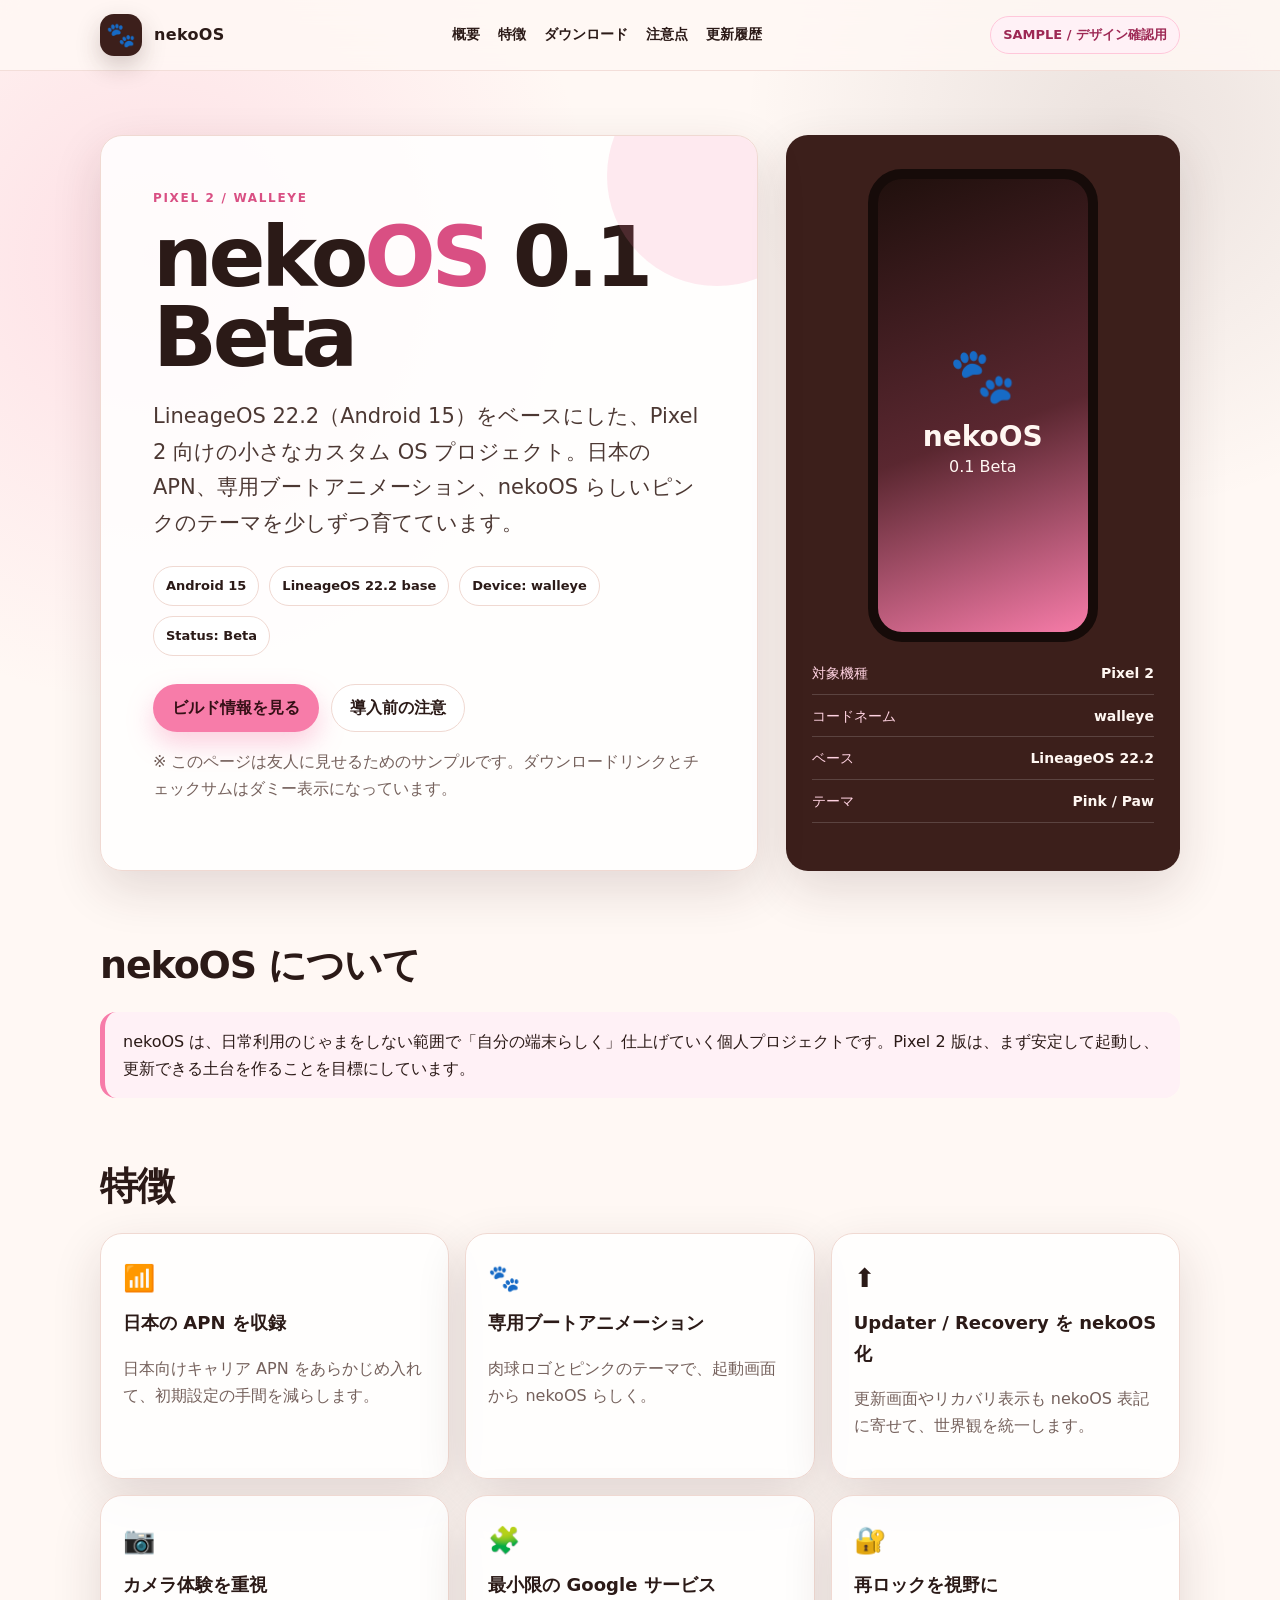
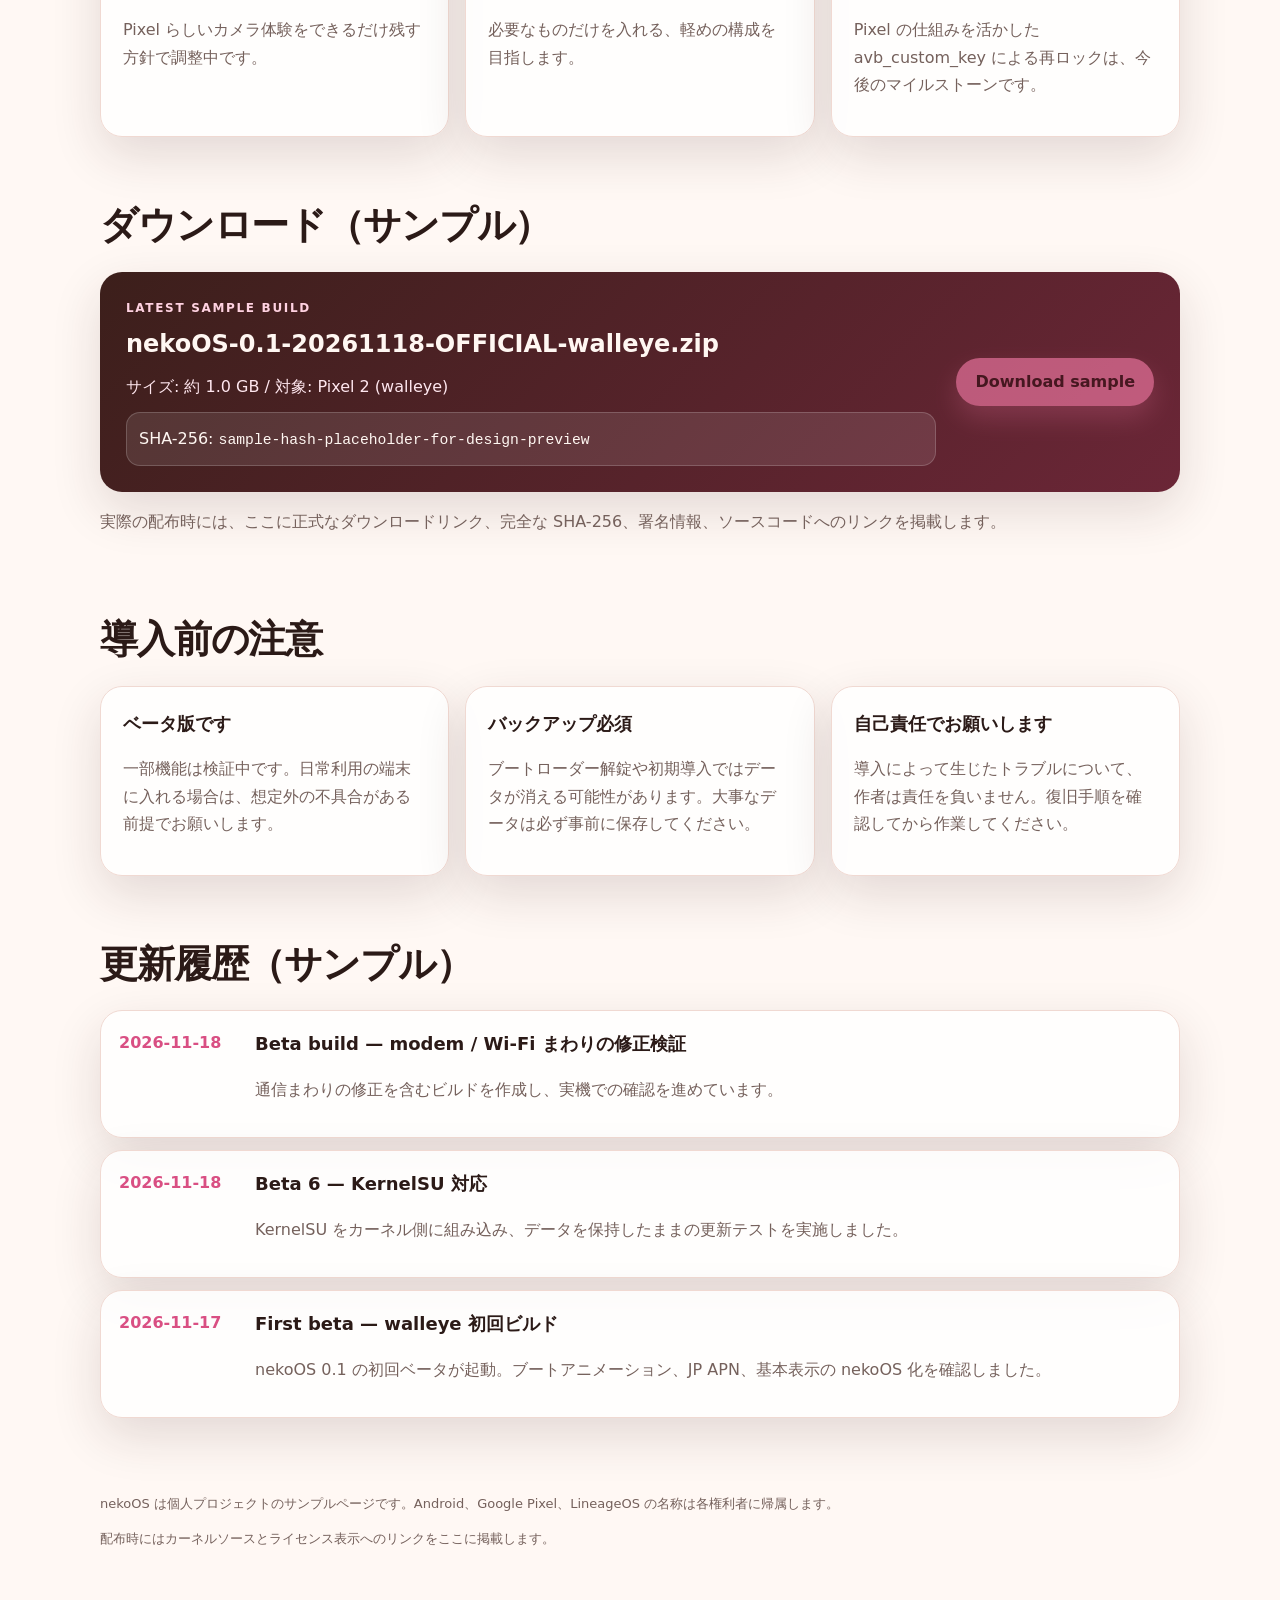
==== html/index.html @ c755ebae "ページのスクロールバーを非表示にした" ====
<!doctype html>
<html lang="ja">
<head>
  <meta charset="utf-8">
  <meta name="viewport" content="width=device-width, initial-scale=1">
  <title>nekoOS 0.1 Beta — Pixel 2 (walleye) Sample Page</title>
  <meta name="description" content="nekoOS 0.1 Beta for Pixel 2 (walleye) のサンプル紹介ページです。">
  <style>
    /* スクロールバー非表示 (スクロール自体は可能) */
    html { scrollbar-width: none; }
    html::-webkit-scrollbar { display: none; }
    :root {
      --pink: #f77ca9;
      --pink-dark: #d94f83;
      --plum: #3c1f1b;
      --brown: #24120f;
      --cream: #fff8f4;
      --paper: #ffffff;
      --ink: #2b1a17;
      --muted: #75615c;
      --line: #f0d9d2;
      --ok: #1d7a4f;
      --warn: #9a5a00;
      --radius: 22px;
      --shadow: 0 18px 50px rgba(60, 31, 27, .14);
    }
    * { box-sizing: border-box; }
    body {
      margin: 0;
      font-family: system-ui, -apple-system, BlinkMacSystemFont, "Segoe UI", sans-serif;
      color: var(--ink);
      background:
        radial-gradient(circle at 12% 8%, rgba(247,124,169,.20), transparent 28rem),
        radial-gradient(circle at 88% 4%, rgba(60,31,27,.10), transparent 24rem),
        var(--cream);
      line-height: 1.7;
    }
    a { color: var(--pink-dark); font-weight: 700; }
    .wrap { width: min(1080px, calc(100% - 32px)); margin: 0 auto; }
    header {
      position: sticky;
      top: 0;
      z-index: 10;
      backdrop-filter: blur(14px);
      background: rgba(255, 248, 244, .82);
      border-bottom: 1px solid rgba(240, 217, 210, .8);
    }
    .nav {
      display: flex;
      align-items: center;
      justify-content: space-between;
      gap: 16px;
      padding: 14px 0;
    }
    .brand { display: flex; align-items: center; gap: 12px; font-weight: 900; letter-spacing: .02em; }
    .mark {
      width: 42px; height: 42px; border-radius: 14px;
      display: grid; place-items: center;
      background: var(--plum); color: var(--pink);
      box-shadow: 0 10px 24px rgba(60,31,27,.22);
      font-size: 24px;
    }
    .nav-links { display: flex; gap: 18px; font-size: 14px; }
    .nav-links a { color: var(--ink); text-decoration: none; }
    .sample-pill {
      display: inline-flex; align-items: center; gap: 8px;
      padding: 7px 12px; border-radius: 999px;
      background: #fff1f6; border: 1px solid #ffc7da; color: #9d2854;
      font-size: 13px; font-weight: 800;
    }
    .hero { padding: 64px 0 34px; }
    .hero-grid { display: grid; grid-template-columns: 1.25fr .75fr; gap: 28px; align-items: stretch; }
    .hero-card, .card {
      background: rgba(255,255,255,.86);
      border: 1px solid var(--line);
      border-radius: var(--radius);
      box-shadow: var(--shadow);
    }
    .hero-card { padding: clamp(26px, 5vw, 52px); overflow: hidden; position: relative; }
    .hero-card::after {
      content: ""; position: absolute; right: -70px; top: -70px; width: 220px; height: 220px;
      border-radius: 50%; background: rgba(247,124,169,.16);
    }
    .eyebrow { color: var(--pink-dark); font-weight: 900; letter-spacing: .14em; text-transform: uppercase; font-size: 12px; }
    h1 { margin: 10px 0 14px; font-size: clamp(42px, 8vw, 84px); line-height: .95; letter-spacing: -.05em; }
    h1 .os { color: var(--pink-dark); }
    .lead { font-size: clamp(17px, 2.4vw, 21px); color: #4c3833; max-width: 42em; }
    .badges { display: flex; flex-wrap: wrap; gap: 10px; margin: 24px 0; }
    .badge { padding: 8px 12px; border-radius: 999px; background: #fff; border: 1px solid var(--line); font-size: 13px; font-weight: 800; }
    .actions { display: flex; flex-wrap: wrap; gap: 12px; margin-top: 28px; }
    .btn {
      display: inline-flex; align-items: center; justify-content: center; gap: 8px;
      min-height: 48px; padding: 0 18px; border-radius: 999px;
      text-decoration: none; font-weight: 900; border: 1px solid transparent;
    }
    .btn-primary { background: var(--pink); color: #351016; box-shadow: 0 12px 26px rgba(247,124,169,.35); }
    .btn-ghost { background: #fff; color: var(--ink); border-color: var(--line); }
    .btn[aria-disabled="true"] { opacity: .62; pointer-events: none; }
    .device-card { padding: 26px; background: var(--plum); color: #fff7f2; border-radius: var(--radius); box-shadow: var(--shadow); }
    .phone {
      margin: 8px auto 20px; width: min(230px, 80%); aspect-ratio: 9 / 18.5;
      border-radius: 34px; border: 10px solid #160b09; background: linear-gradient(160deg, #20100d, #5a2730 55%, #f77ca9);
      display: grid; place-items: center; text-align: center; padding: 20px;
    }
    .phone .paw { font-size: 54px; }
    .phone strong { display: block; font-size: 28px; line-height: 1.1; }
    .spec { display: grid; gap: 10px; font-size: 14px; }
    .spec div { display: flex; justify-content: space-between; gap: 16px; border-bottom: 1px solid rgba(255,255,255,.16); padding-bottom: 8px; }
    .spec span:first-child { color: #ffd2e1; }
    section { padding: 28px 0; }
    h2 { font-size: clamp(26px, 4vw, 38px); margin: 0 0 14px; letter-spacing: -.03em; }
    .grid { display: grid; grid-template-columns: repeat(3, 1fr); gap: 16px; }
    .card { padding: 22px; }
    .card h3 { margin: 0 0 8px; font-size: 18px; }
    .card p, .muted { color: var(--muted); }
    .icon { font-size: 26px; margin-bottom: 8px; }
    .download {
      display: grid; grid-template-columns: 1fr auto; gap: 20px; align-items: center;
      padding: 26px; border-radius: var(--radius); color: #fff7f2;
      background: linear-gradient(135deg, var(--plum), #6b2637);
      box-shadow: var(--shadow);
    }
    code { font-family: ui-monospace, SFMono-Regular, Menlo, Consolas, monospace; font-size: .92em; overflow-wrap: anywhere; }
    .hash { background: rgba(255,255,255,.10); border: 1px solid rgba(255,255,255,.18); padding: 12px; border-radius: 14px; }
    .list { padding-left: 1.2em; }
    .note { border-left: 5px solid var(--pink); background: #fff1f6; padding: 16px 18px; border-radius: 16px; }
    .timeline { display: grid; gap: 12px; }
    .entry { display: grid; grid-template-columns: 120px 1fr; gap: 16px; padding: 18px; }
    .date { font-weight: 900; color: var(--pink-dark); }
    footer { padding: 34px 0 48px; color: var(--muted); font-size: 13px; }
    @media (max-width: 820px) {
      .hero-grid, .grid, .download { grid-template-columns: 1fr; }
      .nav-links { display: none; }
      .entry { grid-template-columns: 1fr; }
      .hero { padding-top: 38px; }
    }
  </style>
</head>
<body>
  <header>
    <div class="wrap nav">
      <div class="brand"><span class="mark">🐾</span><span>nekoOS</span></div>
      <nav class="nav-links" aria-label="ページ内リンク">
        <a href="#about">概要</a>
        <a href="#features">特徴</a>
        <a href="#download">ダウンロード</a>
        <a href="#notes">注意点</a>
        <a href="#changelog">更新履歴</a>
      </nav>
      <span class="sample-pill">SAMPLE / デザイン確認用</span>
    </div>
  </header>

  <main class="wrap">
    <div class="hero">
      <div class="hero-grid">
        <article class="hero-card">
          <div class="eyebrow">Pixel 2 / walleye</div>
          <h1>neko<span class="os">OS</span> 0.1 Beta</h1>
          <p class="lead">LineageOS 22.2（Android 15）をベースにした、Pixel 2 向けの小さなカスタム OS プロジェクト。日本の APN、専用ブートアニメーション、nekoOS らしいピンクのテーマを少しずつ育てています。</p>
          <div class="badges">
            <span class="badge">Android 15</span>
            <span class="badge">LineageOS 22.2 base</span>
            <span class="badge">Device: walleye</span>
            <span class="badge">Status: Beta</span>
          </div>
          <div class="actions">
            <a class="btn btn-primary" href="#download">ビルド情報を見る</a>
            <a class="btn btn-ghost" href="#notes">導入前の注意</a>
          </div>
          <p class="muted">※ このページは友人に見せるためのサンプルです。ダウンロードリンクとチェックサムはダミー表示になっています。</p>
        </article>

        <aside class="device-card" aria-label="端末イメージ">
          <div class="phone">
            <div>
              <div class="paw">🐾</div>
              <strong>nekoOS</strong>
              <span>0.1 Beta</span>
            </div>
          </div>
          <div class="spec">
            <div><span>対象機種</span><strong>Pixel 2</strong></div>
            <div><span>コードネーム</span><strong>walleye</strong></div>
            <div><span>ベース</span><strong>LineageOS 22.2</strong></div>
            <div><span>テーマ</span><strong>Pink / Paw</strong></div>
          </div>
        </aside>
      </div>
    </div>

    <section id="about">
      <h2>nekoOS について</h2>
      <div class="note">
        nekoOS は、日常利用のじゃまをしない範囲で「自分の端末らしく」仕上げていく個人プロジェクトです。Pixel 2 版は、まず安定して起動し、更新できる土台を作ることを目標にしています。
      </div>
    </section>

    <section id="features">
      <h2>特徴</h2>
      <div class="grid">
        <article class="card">
          <div class="icon">📶</div>
          <h3>日本の APN を収録</h3>
          <p>日本向けキャリア APN をあらかじめ入れて、初期設定の手間を減らします。</p>
        </article>
        <article class="card">
          <div class="icon">🐾</div>
          <h3>専用ブートアニメーション</h3>
          <p>肉球ロゴとピンクのテーマで、起動画面から nekoOS らしく。</p>
        </article>
        <article class="card">
          <div class="icon">⬆️</div>
          <h3>Updater / Recovery を nekoOS 化</h3>
          <p>更新画面やリカバリ表示も nekoOS 表記に寄せて、世界観を統一します。</p>
        </article>
        <article class="card">
          <div class="icon">📷</div>
          <h3>カメラ体験を重視</h3>
          <p>Pixel らしいカメラ体験をできるだけ残す方針で調整中です。</p>
        </article>
        <article class="card">
          <div class="icon">🧩</div>
          <h3>最小限の Google サービス</h3>
          <p>必要なものだけを入れる、軽めの構成を目指します。</p>
        </article>
        <article class="card">
          <div class="icon">🔐</div>
          <h3>再ロックを視野に</h3>
          <p>Pixel の仕組みを活かした avb_custom_key による再ロックは、今後のマイルストーンです。</p>
        </article>
      </div>
    </section>

    <section id="download">
      <h2>ダウンロード（サンプル）</h2>
      <div class="download">
        <div>
          <div class="eyebrow" style="color:#ffd2e1">Latest sample build</div>
          <h3 style="margin:6px 0 8px; font-size:24px;">nekoOS-0.1-20261118-OFFICIAL-walleye.zip</h3>
          <p style="margin:0 0 12px; color:#ffe7ef;">サイズ: 約 1.0 GB / 対象: Pixel 2 (walleye)</p>
          <div class="hash">SHA-256: <code>sample-hash-placeholder-for-design-preview</code></div>
        </div>
        <a class="btn btn-primary" href="#" aria-disabled="true">Download sample</a>
      </div>
      <p class="muted">実際の配布時には、ここに正式なダウンロードリンク、完全な SHA-256、署名情報、ソースコードへのリンクを掲載します。</p>
    </section>

    <section id="notes">
      <h2>導入前の注意</h2>
      <div class="grid">
        <article class="card">
          <h3>ベータ版です</h3>
          <p>一部機能は検証中です。日常利用の端末に入れる場合は、想定外の不具合がある前提でお願いします。</p>
        </article>
        <article class="card">
          <h3>バックアップ必須</h3>
          <p>ブートローダー解錠や初期導入ではデータが消える可能性があります。大事なデータは必ず事前に保存してください。</p>
        </article>
        <article class="card">
          <h3>自己責任でお願いします</h3>
          <p>導入によって生じたトラブルについて、作者は責任を負いません。復旧手順を確認してから作業してください。</p>
        </article>
      </div>
    </section>

    <section id="changelog">
      <h2>更新履歴（サンプル）</h2>
      <div class="timeline">
        <article class="card entry">
          <div class="date">2026-11-18</div>
          <div>
            <h3>Beta build — modem / Wi-Fi まわりの修正検証</h3>
            <p>通信まわりの修正を含むビルドを作成し、実機での確認を進めています。</p>
          </div>
        </article>
        <article class="card entry">
          <div class="date">2026-11-18</div>
          <div>
            <h3>Beta 6 — KernelSU 対応</h3>
            <p>KernelSU をカーネル側に組み込み、データを保持したままの更新テストを実施しました。</p>
          </div>
        </article>
        <article class="card entry">
          <div class="date">2026-11-17</div>
          <div>
            <h3>First beta — walleye 初回ビルド</h3>
            <p>nekoOS 0.1 の初回ベータが起動。ブートアニメーション、JP APN、基本表示の nekoOS 化を確認しました。</p>
          </div>
        </article>
      </div>
    </section>
  </main>

  <footer>
    <div class="wrap">
      <p>nekoOS は個人プロジェクトのサンプルページです。Android、Google Pixel、LineageOS の名称は各権利者に帰属します。</p>
      <p>配布時にはカーネルソースとライセンス表示へのリンクをここに掲載します。</p>
    </div>
  </footer>
</body>
</html>
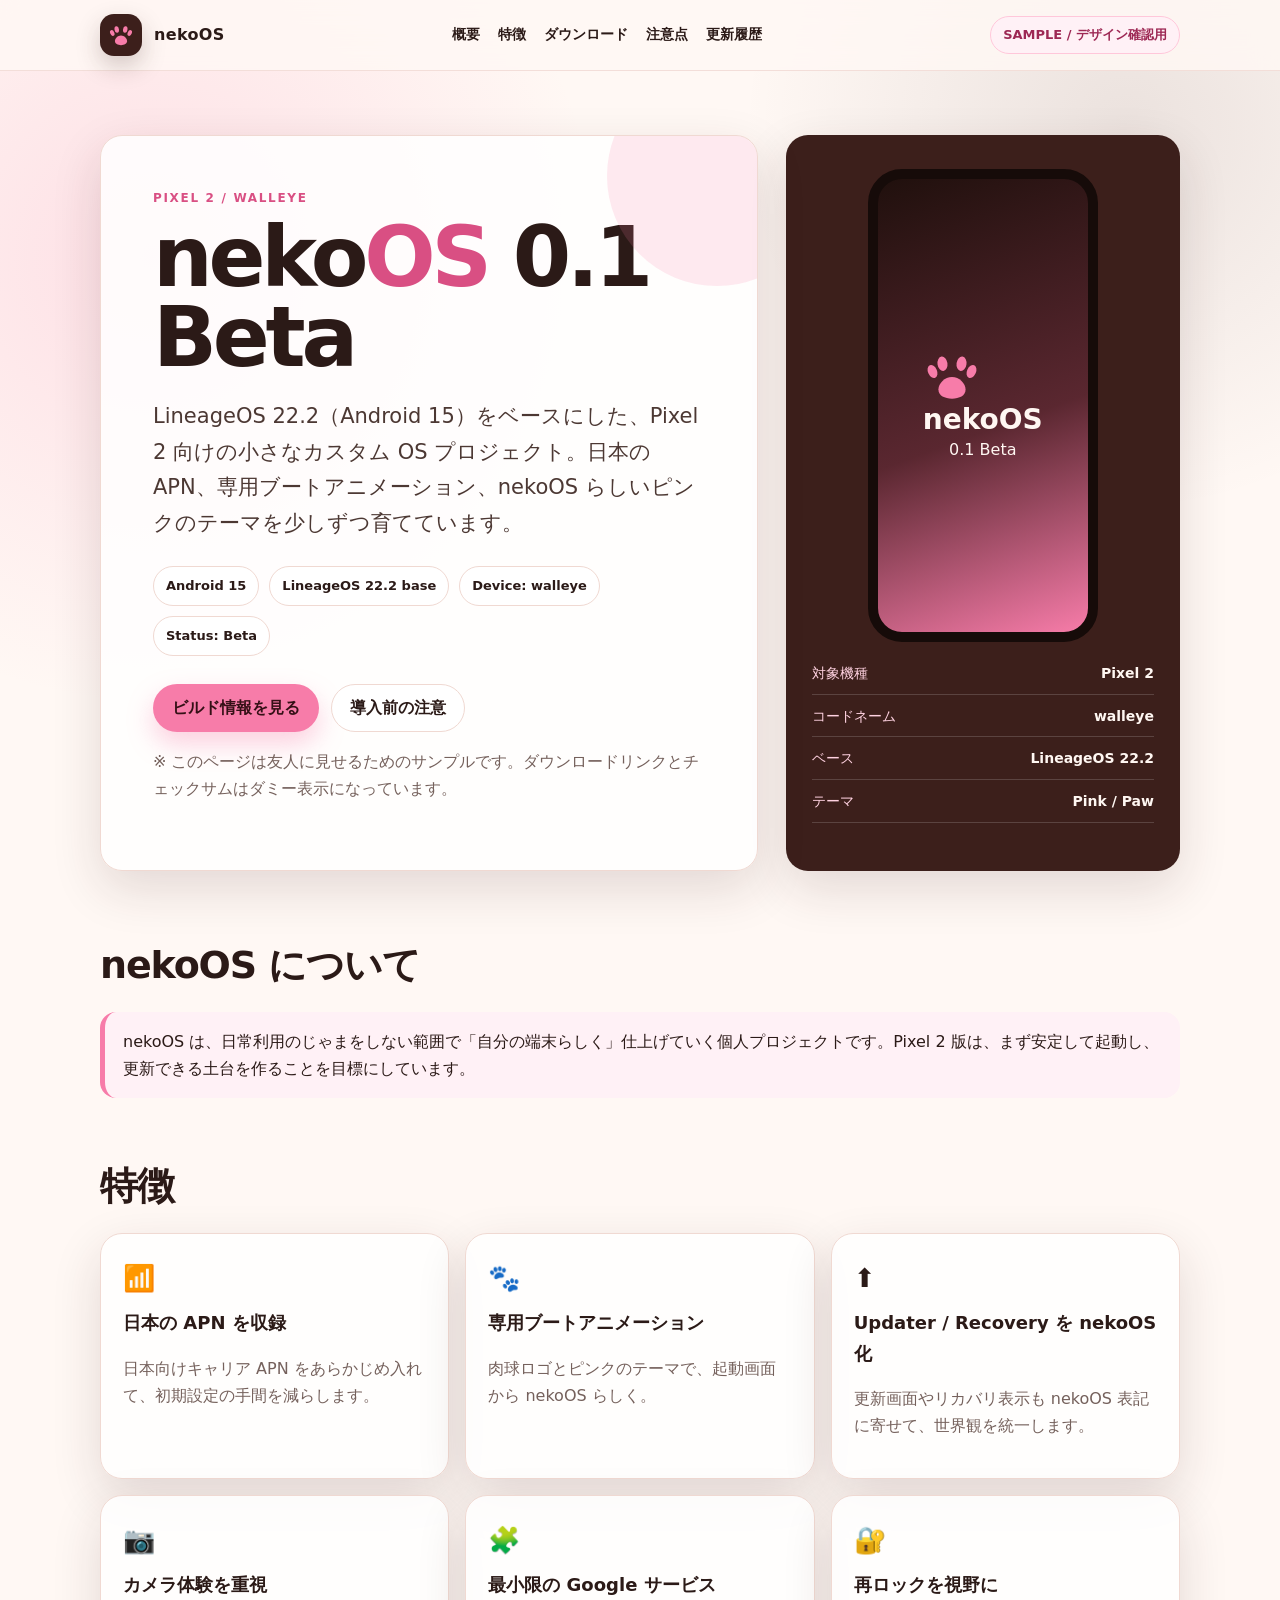
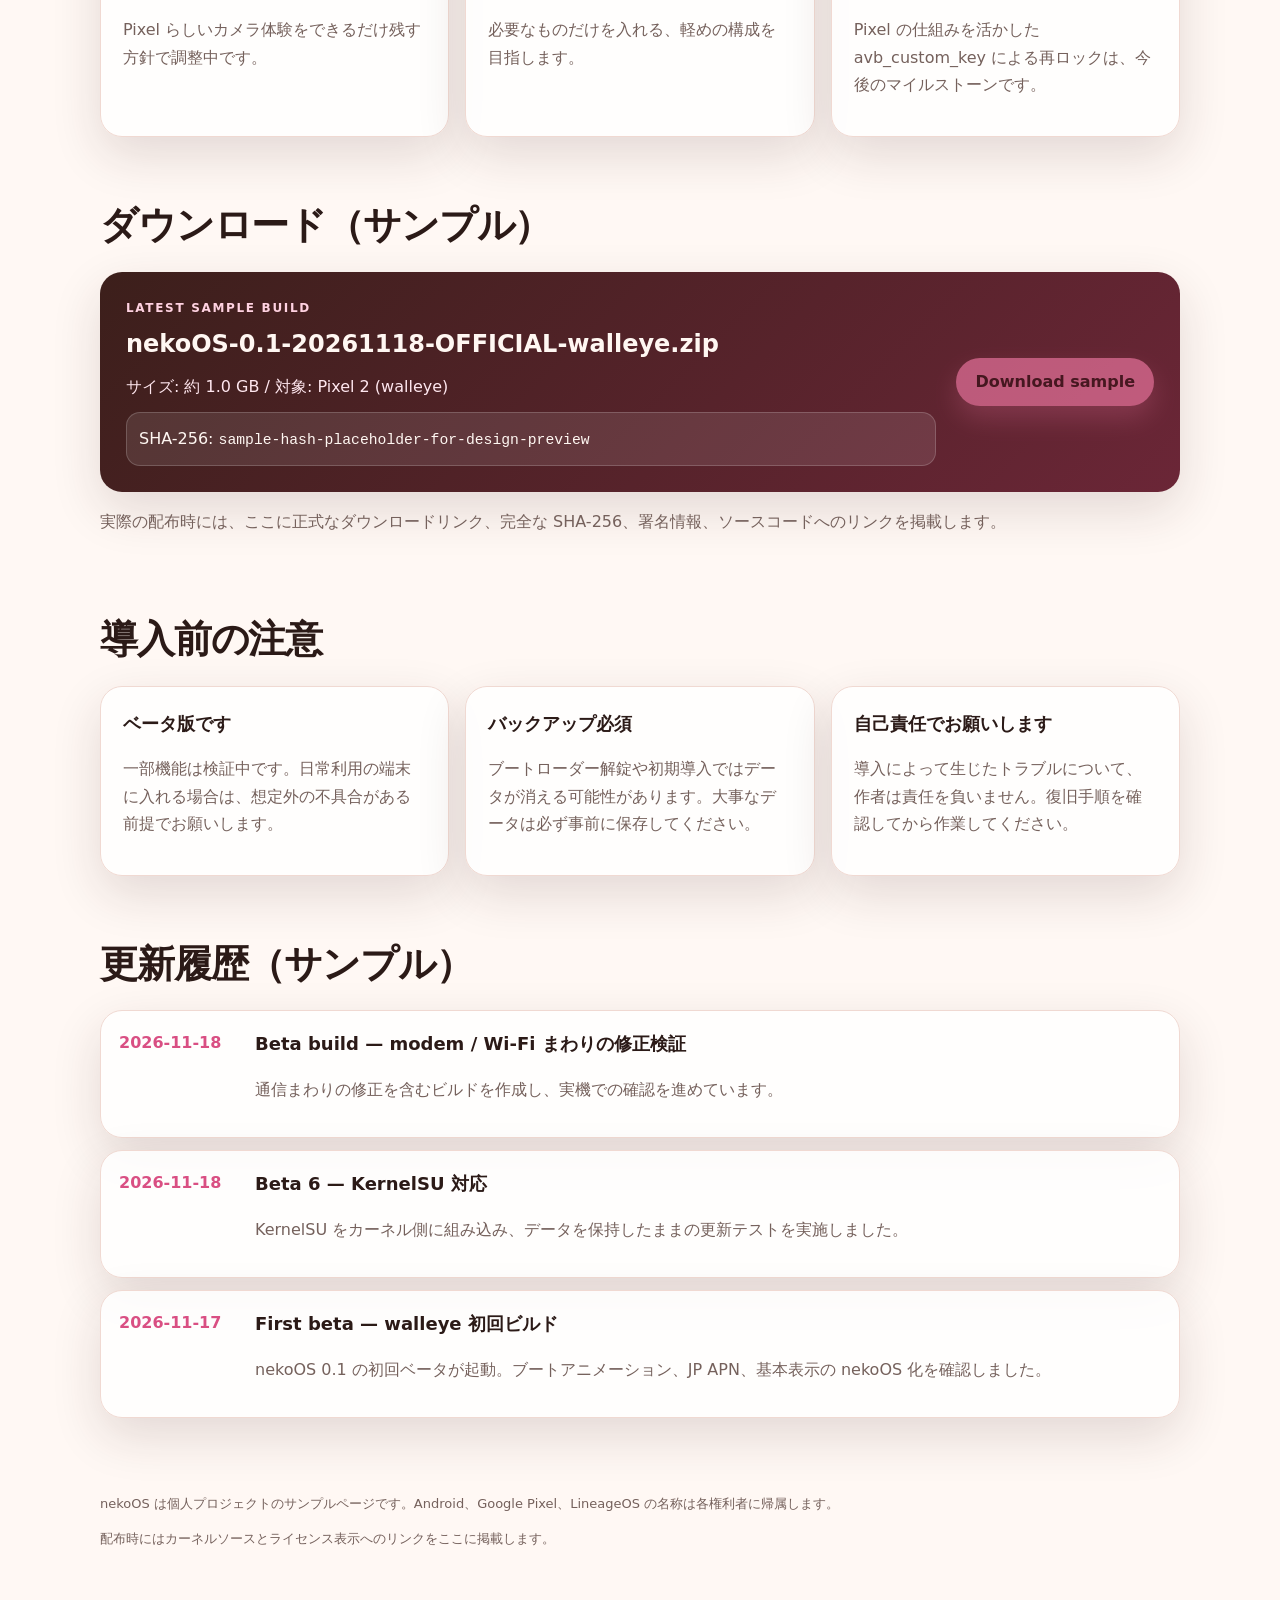
==== commit 643add62: "ロゴを絵文字から肉球SVGに差し替え (ヘッダー/端末モック/favicon)" ====
--- a/html/index.html
+++ b/html/index.html
@@ -5,141 +5,13 @@
   <meta name="viewport" content="width=device-width, initial-scale=1">
   <title>nekoOS 0.1 Beta — Pixel 2 (walleye) Sample Page</title>
   <meta name="description" content="nekoOS 0.1 Beta for Pixel 2 (walleye) のサンプル紹介ページです。">
-  <style>
-    /* スクロールバー非表示 (スクロール自体は可能) */
-    html { scrollbar-width: none; }
-    html::-webkit-scrollbar { display: none; }
-    :root {
-      --pink: #f77ca9;
-      --pink-dark: #d94f83;
-      --plum: #3c1f1b;
-      --brown: #24120f;
-      --cream: #fff8f4;
-      --paper: #ffffff;
-      --ink: #2b1a17;
-      --muted: #75615c;
-      --line: #f0d9d2;
-      --ok: #1d7a4f;
-      --warn: #9a5a00;
-      --radius: 22px;
-      --shadow: 0 18px 50px rgba(60, 31, 27, .14);
-    }
-    * { box-sizing: border-box; }
-    body {
-      margin: 0;
-      font-family: system-ui, -apple-system, BlinkMacSystemFont, "Segoe UI", sans-serif;
-      color: var(--ink);
-      background:
-        radial-gradient(circle at 12% 8%, rgba(247,124,169,.20), transparent 28rem),
-        radial-gradient(circle at 88% 4%, rgba(60,31,27,.10), transparent 24rem),
-        var(--cream);
-      line-height: 1.7;
-    }
-    a { color: var(--pink-dark); font-weight: 700; }
-    .wrap { width: min(1080px, calc(100% - 32px)); margin: 0 auto; }
-    header {
-      position: sticky;
-      top: 0;
-      z-index: 10;
-      backdrop-filter: blur(14px);
-      background: rgba(255, 248, 244, .82);
-      border-bottom: 1px solid rgba(240, 217, 210, .8);
-    }
-    .nav {
-      display: flex;
-      align-items: center;
-      justify-content: space-between;
-      gap: 16px;
-      padding: 14px 0;
-    }
-    .brand { display: flex; align-items: center; gap: 12px; font-weight: 900; letter-spacing: .02em; }
-    .mark {
-      width: 42px; height: 42px; border-radius: 14px;
-      display: grid; place-items: center;
-      background: var(--plum); color: var(--pink);
-      box-shadow: 0 10px 24px rgba(60,31,27,.22);
-      font-size: 24px;
-    }
-    .nav-links { display: flex; gap: 18px; font-size: 14px; }
-    .nav-links a { color: var(--ink); text-decoration: none; }
-    .sample-pill {
-      display: inline-flex; align-items: center; gap: 8px;
-      padding: 7px 12px; border-radius: 999px;
-      background: #fff1f6; border: 1px solid #ffc7da; color: #9d2854;
-      font-size: 13px; font-weight: 800;
-    }
-    .hero { padding: 64px 0 34px; }
-    .hero-grid { display: grid; grid-template-columns: 1.25fr .75fr; gap: 28px; align-items: stretch; }
-    .hero-card, .card {
-      background: rgba(255,255,255,.86);
-      border: 1px solid var(--line);
-      border-radius: var(--radius);
-      box-shadow: var(--shadow);
-    }
-    .hero-card { padding: clamp(26px, 5vw, 52px); overflow: hidden; position: relative; }
-    .hero-card::after {
-      content: ""; position: absolute; right: -70px; top: -70px; width: 220px; height: 220px;
-      border-radius: 50%; background: rgba(247,124,169,.16);
-    }
-    .eyebrow { color: var(--pink-dark); font-weight: 900; letter-spacing: .14em; text-transform: uppercase; font-size: 12px; }
-    h1 { margin: 10px 0 14px; font-size: clamp(42px, 8vw, 84px); line-height: .95; letter-spacing: -.05em; }
-    h1 .os { color: var(--pink-dark); }
-    .lead { font-size: clamp(17px, 2.4vw, 21px); color: #4c3833; max-width: 42em; }
-    .badges { display: flex; flex-wrap: wrap; gap: 10px; margin: 24px 0; }
-    .badge { padding: 8px 12px; border-radius: 999px; background: #fff; border: 1px solid var(--line); font-size: 13px; font-weight: 800; }
-    .actions { display: flex; flex-wrap: wrap; gap: 12px; margin-top: 28px; }
-    .btn {
-      display: inline-flex; align-items: center; justify-content: center; gap: 8px;
-      min-height: 48px; padding: 0 18px; border-radius: 999px;
-      text-decoration: none; font-weight: 900; border: 1px solid transparent;
-    }
-    .btn-primary { background: var(--pink); color: #351016; box-shadow: 0 12px 26px rgba(247,124,169,.35); }
-    .btn-ghost { background: #fff; color: var(--ink); border-color: var(--line); }
-    .btn[aria-disabled="true"] { opacity: .62; pointer-events: none; }
-    .device-card { padding: 26px; background: var(--plum); color: #fff7f2; border-radius: var(--radius); box-shadow: var(--shadow); }
-    .phone {
-      margin: 8px auto 20px; width: min(230px, 80%); aspect-ratio: 9 / 18.5;
-      border-radius: 34px; border: 10px solid #160b09; background: linear-gradient(160deg, #20100d, #5a2730 55%, #f77ca9);
-      display: grid; place-items: center; text-align: center; padding: 20px;
-    }
-    .phone .paw { font-size: 54px; }
-    .phone strong { display: block; font-size: 28px; line-height: 1.1; }
-    .spec { display: grid; gap: 10px; font-size: 14px; }
-    .spec div { display: flex; justify-content: space-between; gap: 16px; border-bottom: 1px solid rgba(255,255,255,.16); padding-bottom: 8px; }
-    .spec span:first-child { color: #ffd2e1; }
-    section { padding: 28px 0; }
-    h2 { font-size: clamp(26px, 4vw, 38px); margin: 0 0 14px; letter-spacing: -.03em; }
-    .grid { display: grid; grid-template-columns: repeat(3, 1fr); gap: 16px; }
-    .card { padding: 22px; }
-    .card h3 { margin: 0 0 8px; font-size: 18px; }
-    .card p, .muted { color: var(--muted); }
-    .icon { font-size: 26px; margin-bottom: 8px; }
-    .download {
-      display: grid; grid-template-columns: 1fr auto; gap: 20px; align-items: center;
-      padding: 26px; border-radius: var(--radius); color: #fff7f2;
-      background: linear-gradient(135deg, var(--plum), #6b2637);
-      box-shadow: var(--shadow);
-    }
-    code { font-family: ui-monospace, SFMono-Regular, Menlo, Consolas, monospace; font-size: .92em; overflow-wrap: anywhere; }
-    .hash { background: rgba(255,255,255,.10); border: 1px solid rgba(255,255,255,.18); padding: 12px; border-radius: 14px; }
-    .list { padding-left: 1.2em; }
-    .note { border-left: 5px solid var(--pink); background: #fff1f6; padding: 16px 18px; border-radius: 16px; }
-    .timeline { display: grid; gap: 12px; }
-    .entry { display: grid; grid-template-columns: 120px 1fr; gap: 16px; padding: 18px; }
-    .date { font-weight: 900; color: var(--pink-dark); }
-    footer { padding: 34px 0 48px; color: var(--muted); font-size: 13px; }
-    @media (max-width: 820px) {
-      .hero-grid, .grid, .download { grid-template-columns: 1fr; }
-      .nav-links { display: none; }
-      .entry { grid-template-columns: 1fr; }
-      .hero { padding-top: 38px; }
-    }
-  </style>
+<link rel="icon" type="image/svg+xml" href="favicon.svg?v=20261124-1">
+<link rel="stylesheet" href="css/style.css?v=20261124-2">
 </head>
 <body>
   <header>
     <div class="wrap nav">
-      <div class="brand"><span class="mark">🐾</span><span>nekoOS</span></div>
+      <div class="brand"><span class="mark"><svg viewBox="0 0 64 64" aria-hidden="true"><g fill="currentColor"><ellipse cx="10.5" cy="27" rx="5" ry="7.5" transform="rotate(-24 10.5 27)"/><ellipse cx="21.5" cy="18.5" rx="5.5" ry="8" transform="rotate(-8 21.5 18.5)"/><ellipse cx="42.5" cy="18.5" rx="5.5" ry="8" transform="rotate(8 42.5 18.5)"/><ellipse cx="53.5" cy="27" rx="5" ry="7.5" transform="rotate(24 53.5 27)"/><path d="M32 33c8 0 15 7 15 14 0 7-7 10-15 10s-15-3-15-10c0-7 7-14 15-14z"/></g></svg></span><span>nekoOS</span></div>
       <nav class="nav-links" aria-label="ページ内リンク">
         <a href="#about">概要</a>
         <a href="#features">特徴</a>
@@ -174,7 +46,7 @@
         <aside class="device-card" aria-label="端末イメージ">
           <div class="phone">
             <div>
-              <div class="paw">🐾</div>
+              <div class="paw"><svg viewBox="0 0 64 64" aria-hidden="true"><g fill="currentColor"><ellipse cx="10.5" cy="27" rx="5" ry="7.5" transform="rotate(-24 10.5 27)"/><ellipse cx="21.5" cy="18.5" rx="5.5" ry="8" transform="rotate(-8 21.5 18.5)"/><ellipse cx="42.5" cy="18.5" rx="5.5" ry="8" transform="rotate(8 42.5 18.5)"/><ellipse cx="53.5" cy="27" rx="5" ry="7.5" transform="rotate(24 53.5 27)"/><path d="M32 33c8 0 15 7 15 14 0 7-7 10-15 10s-15-3-15-10c0-7 7-14 15-14z"/></g></svg></div>
               <strong>nekoOS</strong>
               <span>0.1 Beta</span>
             </div>
--- a/html/css/style.css
+++ b/html/css/style.css
@@ -0,0 +1,130 @@
+/* スクロールバー非表示 (スクロール自体は可能) */
+html { scrollbar-width: none; }
+html::-webkit-scrollbar { display: none; }
+:root {
+  --pink: #f77ca9;
+  --pink-dark: #d94f83;
+  --plum: #3c1f1b;
+  --brown: #24120f;
+  --cream: #fff8f4;
+  --paper: #ffffff;
+  --ink: #2b1a17;
+  --muted: #75615c;
+  --line: #f0d9d2;
+  --ok: #1d7a4f;
+  --warn: #9a5a00;
+  --radius: 22px;
+  --shadow: 0 18px 50px rgba(60, 31, 27, .14);
+}
+* { box-sizing: border-box; }
+body {
+  margin: 0;
+  font-family: system-ui, -apple-system, BlinkMacSystemFont, "Segoe UI", sans-serif;
+  color: var(--ink);
+  background:
+    radial-gradient(circle at 12% 8%, rgba(247,124,169,.20), transparent 28rem),
+    radial-gradient(circle at 88% 4%, rgba(60,31,27,.10), transparent 24rem),
+    var(--cream);
+  line-height: 1.7;
+}
+a { color: var(--pink-dark); font-weight: 700; }
+.wrap { width: min(1080px, calc(100% - 32px)); margin: 0 auto; }
+header {
+  position: sticky;
+  top: 0;
+  z-index: 10;
+  backdrop-filter: blur(14px);
+  background: rgba(255, 248, 244, .82);
+  border-bottom: 1px solid rgba(240, 217, 210, .8);
+}
+.nav {
+  display: flex;
+  align-items: center;
+  justify-content: space-between;
+  gap: 16px;
+  padding: 14px 0;
+}
+.brand { display: flex; align-items: center; gap: 12px; font-weight: 900; letter-spacing: .02em; }
+.mark {
+  width: 42px; height: 42px; border-radius: 14px;
+  display: grid; place-items: center;
+  background: var(--plum); color: var(--pink);
+  box-shadow: 0 10px 24px rgba(60,31,27,.22);
+  font-size: 24px;
+}
+.nav-links { display: flex; gap: 18px; font-size: 14px; }
+.nav-links a { color: var(--ink); text-decoration: none; }
+.sample-pill {
+  display: inline-flex; align-items: center; gap: 8px;
+  padding: 7px 12px; border-radius: 999px;
+  background: #fff1f6; border: 1px solid #ffc7da; color: #9d2854;
+  font-size: 13px; font-weight: 800;
+}
+.hero { padding: 64px 0 34px; }
+.hero-grid { display: grid; grid-template-columns: 1.25fr .75fr; gap: 28px; align-items: stretch; }
+.hero-card, .card {
+  background: rgba(255,255,255,.86);
+  border: 1px solid var(--line);
+  border-radius: var(--radius);
+  box-shadow: var(--shadow);
+}
+.hero-card { padding: clamp(26px, 5vw, 52px); overflow: hidden; position: relative; }
+.hero-card::after {
+  content: ""; position: absolute; right: -70px; top: -70px; width: 220px; height: 220px;
+  border-radius: 50%; background: rgba(247,124,169,.16);
+}
+.eyebrow { color: var(--pink-dark); font-weight: 900; letter-spacing: .14em; text-transform: uppercase; font-size: 12px; }
+h1 { margin: 10px 0 14px; font-size: clamp(42px, 8vw, 84px); line-height: .95; letter-spacing: -.05em; }
+h1 .os { color: var(--pink-dark); }
+.lead { font-size: clamp(17px, 2.4vw, 21px); color: #4c3833; max-width: 42em; }
+.badges { display: flex; flex-wrap: wrap; gap: 10px; margin: 24px 0; }
+.badge { padding: 8px 12px; border-radius: 999px; background: #fff; border: 1px solid var(--line); font-size: 13px; font-weight: 800; }
+.actions { display: flex; flex-wrap: wrap; gap: 12px; margin-top: 28px; }
+.btn {
+  display: inline-flex; align-items: center; justify-content: center; gap: 8px;
+  min-height: 48px; padding: 0 18px; border-radius: 999px;
+  text-decoration: none; font-weight: 900; border: 1px solid transparent;
+}
+.btn-primary { background: var(--pink); color: #351016; box-shadow: 0 12px 26px rgba(247,124,169,.35); }
+.btn-ghost { background: #fff; color: var(--ink); border-color: var(--line); }
+.btn[aria-disabled="true"] { opacity: .62; pointer-events: none; }
+.device-card { padding: 26px; background: var(--plum); color: #fff7f2; border-radius: var(--radius); box-shadow: var(--shadow); }
+.phone {
+  margin: 8px auto 20px; width: min(230px, 80%); aspect-ratio: 9 / 18.5;
+  border-radius: 34px; border: 10px solid #160b09; background: linear-gradient(160deg, #20100d, #5a2730 55%, #f77ca9);
+  display: grid; place-items: center; text-align: center; padding: 20px;
+}
+.phone .paw { color: var(--pink); }
+.phone .paw svg { width: 58px; height: 58px; display: block; }
+.mark svg { width: 26px; height: 26px; display: block; }
+.phone strong { display: block; font-size: 28px; line-height: 1.1; }
+.spec { display: grid; gap: 10px; font-size: 14px; }
+.spec div { display: flex; justify-content: space-between; gap: 16px; border-bottom: 1px solid rgba(255,255,255,.16); padding-bottom: 8px; }
+.spec span:first-child { color: #ffd2e1; }
+section { padding: 28px 0; }
+h2 { font-size: clamp(26px, 4vw, 38px); margin: 0 0 14px; letter-spacing: -.03em; }
+.grid { display: grid; grid-template-columns: repeat(3, 1fr); gap: 16px; }
+.card { padding: 22px; }
+.card h3 { margin: 0 0 8px; font-size: 18px; }
+.card p, .muted { color: var(--muted); }
+.icon { font-size: 26px; margin-bottom: 8px; }
+.download {
+  display: grid; grid-template-columns: 1fr auto; gap: 20px; align-items: center;
+  padding: 26px; border-radius: var(--radius); color: #fff7f2;
+  background: linear-gradient(135deg, var(--plum), #6b2637);
+  box-shadow: var(--shadow);
+}
+code { font-family: ui-monospace, SFMono-Regular, Menlo, Consolas, monospace; font-size: .92em; overflow-wrap: anywhere; }
+.hash { background: rgba(255,255,255,.10); border: 1px solid rgba(255,255,255,.18); padding: 12px; border-radius: 14px; }
+.list { padding-left: 1.2em; }
+.note { border-left: 5px solid var(--pink); background: #fff1f6; padding: 16px 18px; border-radius: 16px; }
+.timeline { display: grid; gap: 12px; }
+.entry { display: grid; grid-template-columns: 120px 1fr; gap: 16px; padding: 18px; }
+.date { font-weight: 900; color: var(--pink-dark); }
+footer { padding: 34px 0 48px; color: var(--muted); font-size: 13px; }
+@media (max-width: 820px) {
+  .hero-grid, .grid, .download { grid-template-columns: 1fr; }
+  .nav-links { display: none; }
+  .entry { grid-template-columns: 1fr; }
+  .hero { padding-top: 38px; }
+}
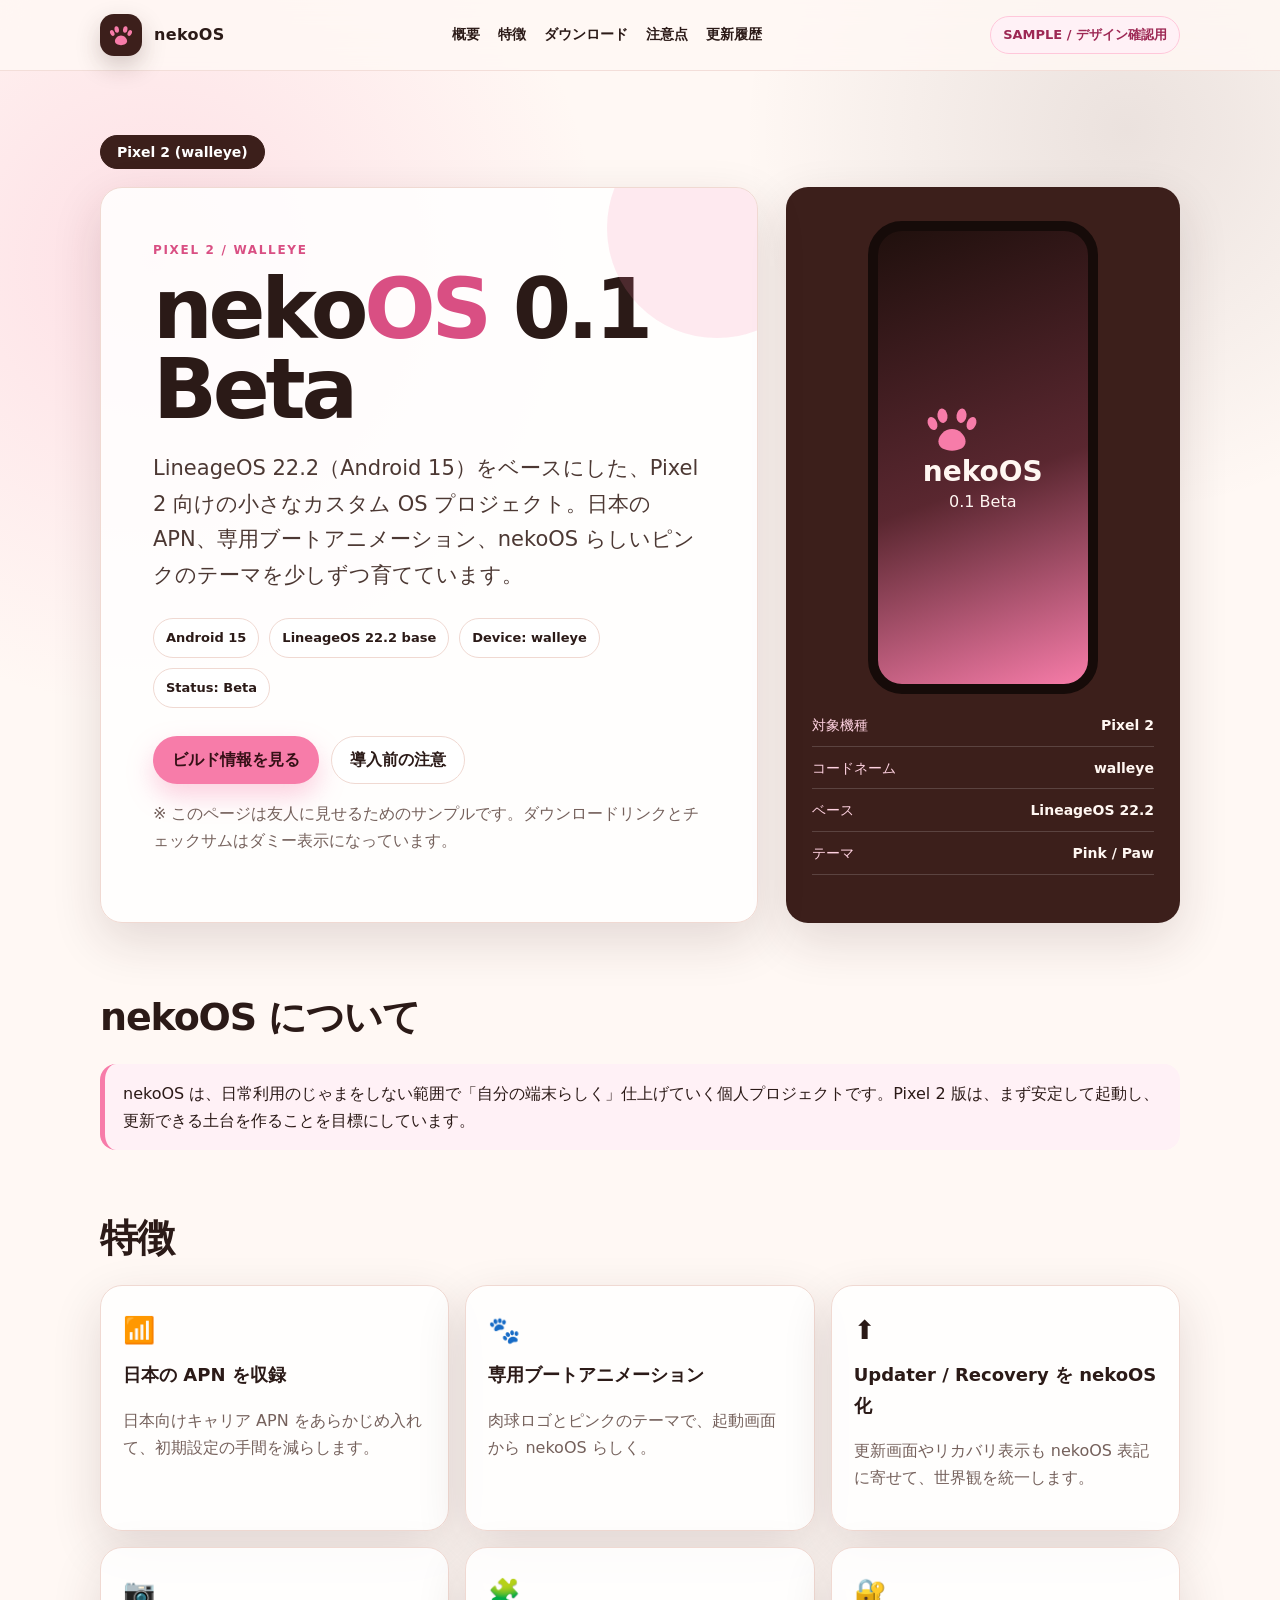
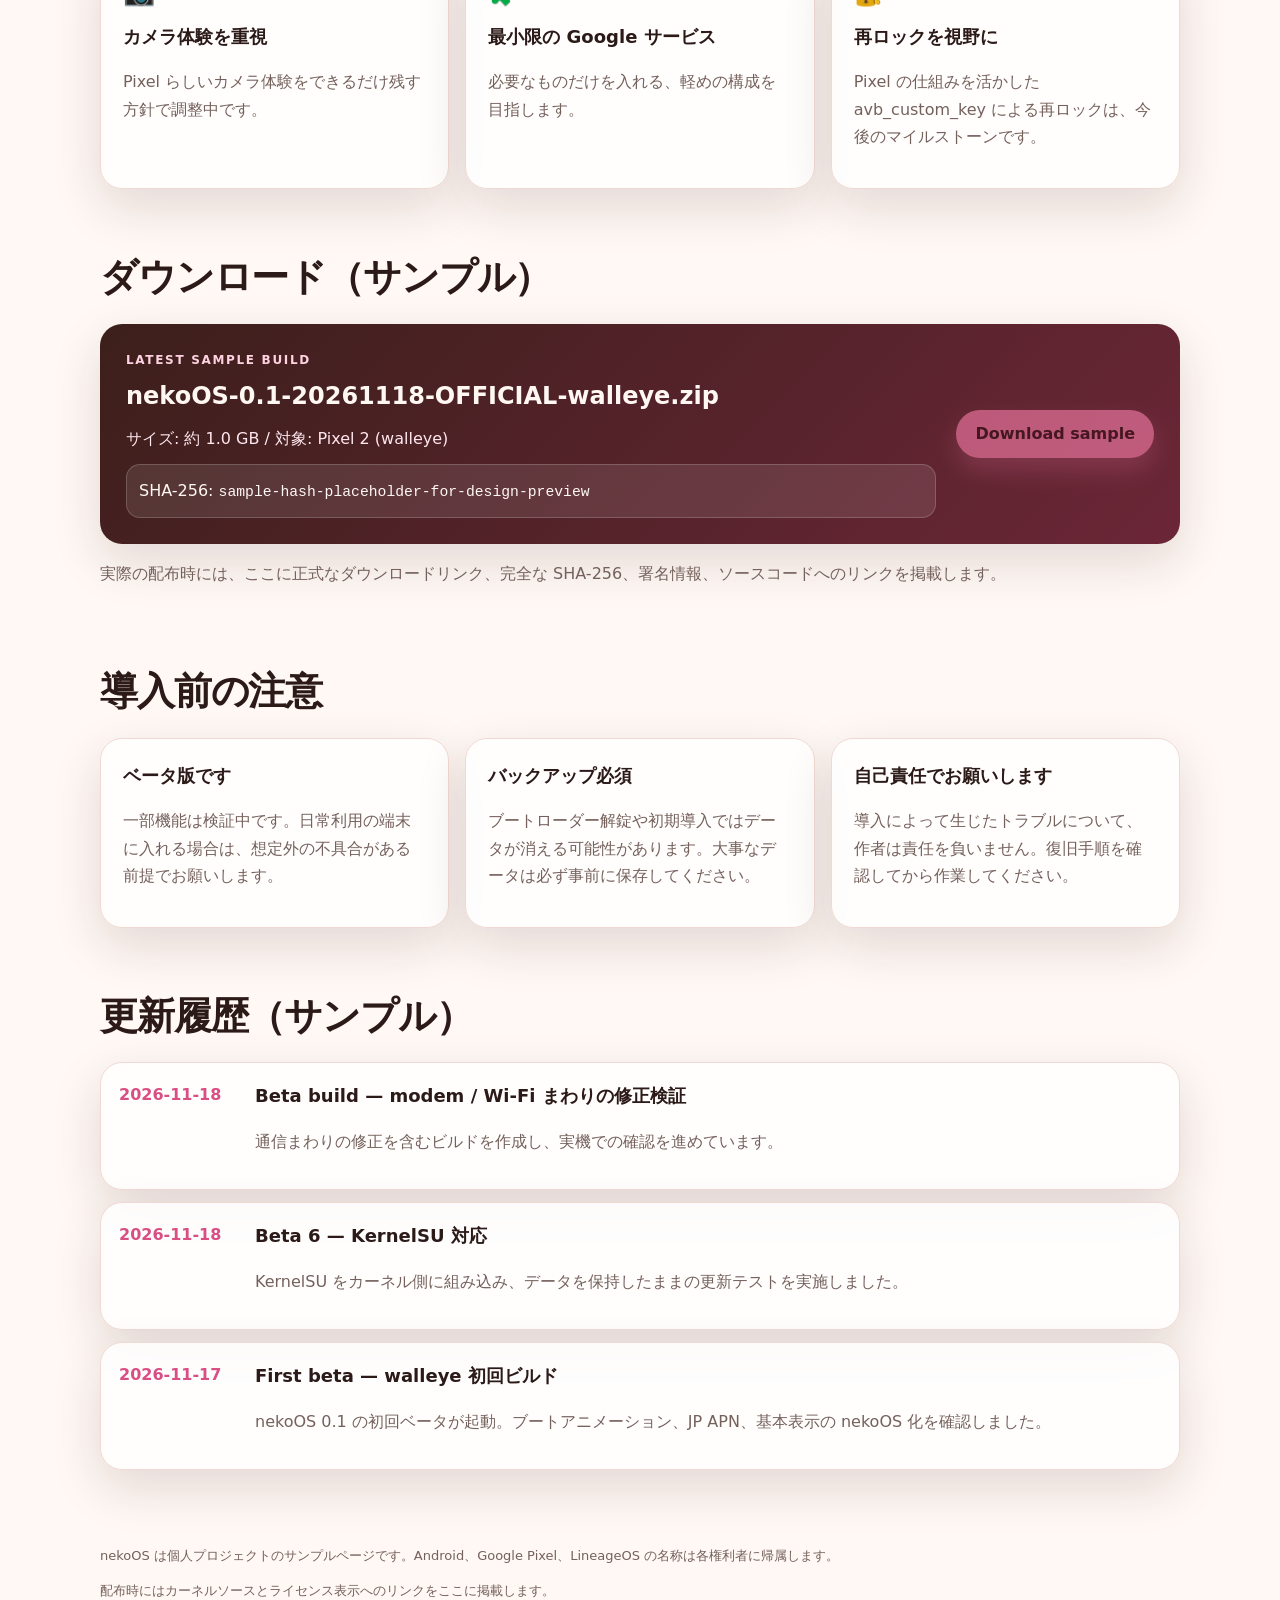
==== commit ef43e4ba: "端末情報を device.json 化し、タブ切替で描画する仕組みを追加" ====
--- a/html/index.html
+++ b/html/index.html
@@ -6,7 +6,7 @@
   <title>nekoOS 0.1 Beta — Pixel 2 (walleye) Sample Page</title>
   <meta name="description" content="nekoOS 0.1 Beta for Pixel 2 (walleye) のサンプル紹介ページです。">
 <link rel="icon" type="image/svg+xml" href="favicon.svg?v=20261124-1">
-<link rel="stylesheet" href="css/style.css?v=20261124-2">
+<link rel="stylesheet" href="css/style.css?v=20261125-1">
 </head>
 <body>
   <header>
@@ -25,12 +25,13 @@
 
   <main class="wrap">
     <div class="hero">
+      <div class="device-tabs" id="device-tabs" role="tablist" aria-label="対応端末"></div>
       <div class="hero-grid">
         <article class="hero-card">
-          <div class="eyebrow">Pixel 2 / walleye</div>
-          <h1>neko<span class="os">OS</span> 0.1 Beta</h1>
-          <p class="lead">LineageOS 22.2（Android 15）をベースにした、Pixel 2 向けの小さなカスタム OS プロジェクト。日本の APN、専用ブートアニメーション、nekoOS らしいピンクのテーマを少しずつ育てています。</p>
-          <div class="badges">
+          <div class="eyebrow" id="d-eyebrow">Pixel 2 / walleye</div>
+          <h1>neko<span class="os">OS</span> <span id="d-version">0.1 Beta</span></h1>
+          <p class="lead" id="d-lead">LineageOS 22.2（Android 15）をベースにした、Pixel 2 向けの小さなカスタム OS プロジェクト。日本の APN、専用ブートアニメーション、nekoOS らしいピンクのテーマを少しずつ育てています。</p>
+          <div class="badges" id="d-badges">
             <span class="badge">Android 15</span>
             <span class="badge">LineageOS 22.2 base</span>
             <span class="badge">Device: walleye</span>
@@ -48,14 +49,14 @@
             <div>
               <div class="paw"><svg viewBox="0 0 64 64" aria-hidden="true"><g fill="currentColor"><ellipse cx="10.5" cy="27" rx="5" ry="7.5" transform="rotate(-24 10.5 27)"/><ellipse cx="21.5" cy="18.5" rx="5.5" ry="8" transform="rotate(-8 21.5 18.5)"/><ellipse cx="42.5" cy="18.5" rx="5.5" ry="8" transform="rotate(8 42.5 18.5)"/><ellipse cx="53.5" cy="27" rx="5" ry="7.5" transform="rotate(24 53.5 27)"/><path d="M32 33c8 0 15 7 15 14 0 7-7 10-15 10s-15-3-15-10c0-7 7-14 15-14z"/></g></svg></div>
               <strong>nekoOS</strong>
-              <span>0.1 Beta</span>
+              <span id="d-phone-version">0.1 Beta</span>
             </div>
           </div>
           <div class="spec">
-            <div><span>対象機種</span><strong>Pixel 2</strong></div>
-            <div><span>コードネーム</span><strong>walleye</strong></div>
-            <div><span>ベース</span><strong>LineageOS 22.2</strong></div>
-            <div><span>テーマ</span><strong>Pink / Paw</strong></div>
+            <div><span>対象機種</span><strong id="d-spec-name">Pixel 2</strong></div>
+            <div><span>コードネーム</span><strong id="d-spec-code">walleye</strong></div>
+            <div><span>ベース</span><strong id="d-spec-base">LineageOS 22.2</strong></div>
+            <div><span>テーマ</span><strong id="d-spec-theme">Pink / Paw</strong></div>
           </div>
         </aside>
       </div>
@@ -63,7 +64,7 @@
 
     <section id="about">
       <h2>nekoOS について</h2>
-      <div class="note">
+      <div class="note" id="d-about">
         nekoOS は、日常利用のじゃまをしない範囲で「自分の端末らしく」仕上げていく個人プロジェクトです。Pixel 2 版は、まず安定して起動し、更新できる土台を作ることを目標にしています。
       </div>
     </section>
@@ -109,11 +110,11 @@
       <div class="download">
         <div>
           <div class="eyebrow" style="color:#ffd2e1">Latest sample build</div>
-          <h3 style="margin:6px 0 8px; font-size:24px;">nekoOS-0.1-20261118-OFFICIAL-walleye.zip</h3>
-          <p style="margin:0 0 12px; color:#ffe7ef;">サイズ: 約 1.0 GB / 対象: Pixel 2 (walleye)</p>
-          <div class="hash">SHA-256: <code>sample-hash-placeholder-for-design-preview</code></div>
+          <h3 style="margin:6px 0 8px; font-size:24px;" id="dl-file">nekoOS-0.1-20261118-OFFICIAL-walleye.zip</h3>
+          <p style="margin:0 0 12px; color:#ffe7ef;" id="dl-meta">サイズ: 約 1.0 GB / 対象: Pixel 2 (walleye)</p>
+          <div class="hash">SHA-256: <code id="dl-hash">sample-hash-placeholder-for-design-preview</code></div>
         </div>
-        <a class="btn btn-primary" href="#" aria-disabled="true">Download sample</a>
+        <a class="btn btn-primary" href="#" aria-disabled="true" id="dl-btn">Download sample</a>
       </div>
       <p class="muted">実際の配布時には、ここに正式なダウンロードリンク、完全な SHA-256、署名情報、ソースコードへのリンクを掲載します。</p>
     </section>
@@ -138,7 +139,7 @@
 
     <section id="changelog">
       <h2>更新履歴（サンプル）</h2>
-      <div class="timeline">
+      <div class="timeline" id="d-changelog">
         <article class="card entry">
           <div class="date">2026-11-18</div>
           <div>
@@ -170,5 +171,6 @@
       <p>配布時にはカーネルソースとライセンス表示へのリンクをここに掲載します。</p>
     </div>
   </footer>
+<script src="js/script.js?v=20261125-1"></script>
 </body>
 </html>
--- a/html/css/style.css
+++ b/html/css/style.css
@@ -128,3 +128,8 @@
   .entry { grid-template-columns: 1fr; }
   .hero { padding-top: 38px; }
 }
+
+.device-tabs { display: flex; flex-wrap: wrap; gap: 10px; margin: 0 0 18px; }
+.device-tab { cursor: pointer; border: 1px solid var(--line); background: #fff; color: var(--ink);
+  border-radius: 999px; padding: 8px 16px; font-weight: 800; font-size: 14px; font-family: inherit; }
+.device-tab.on { background: var(--plum); color: #fff; border-color: var(--plum); }
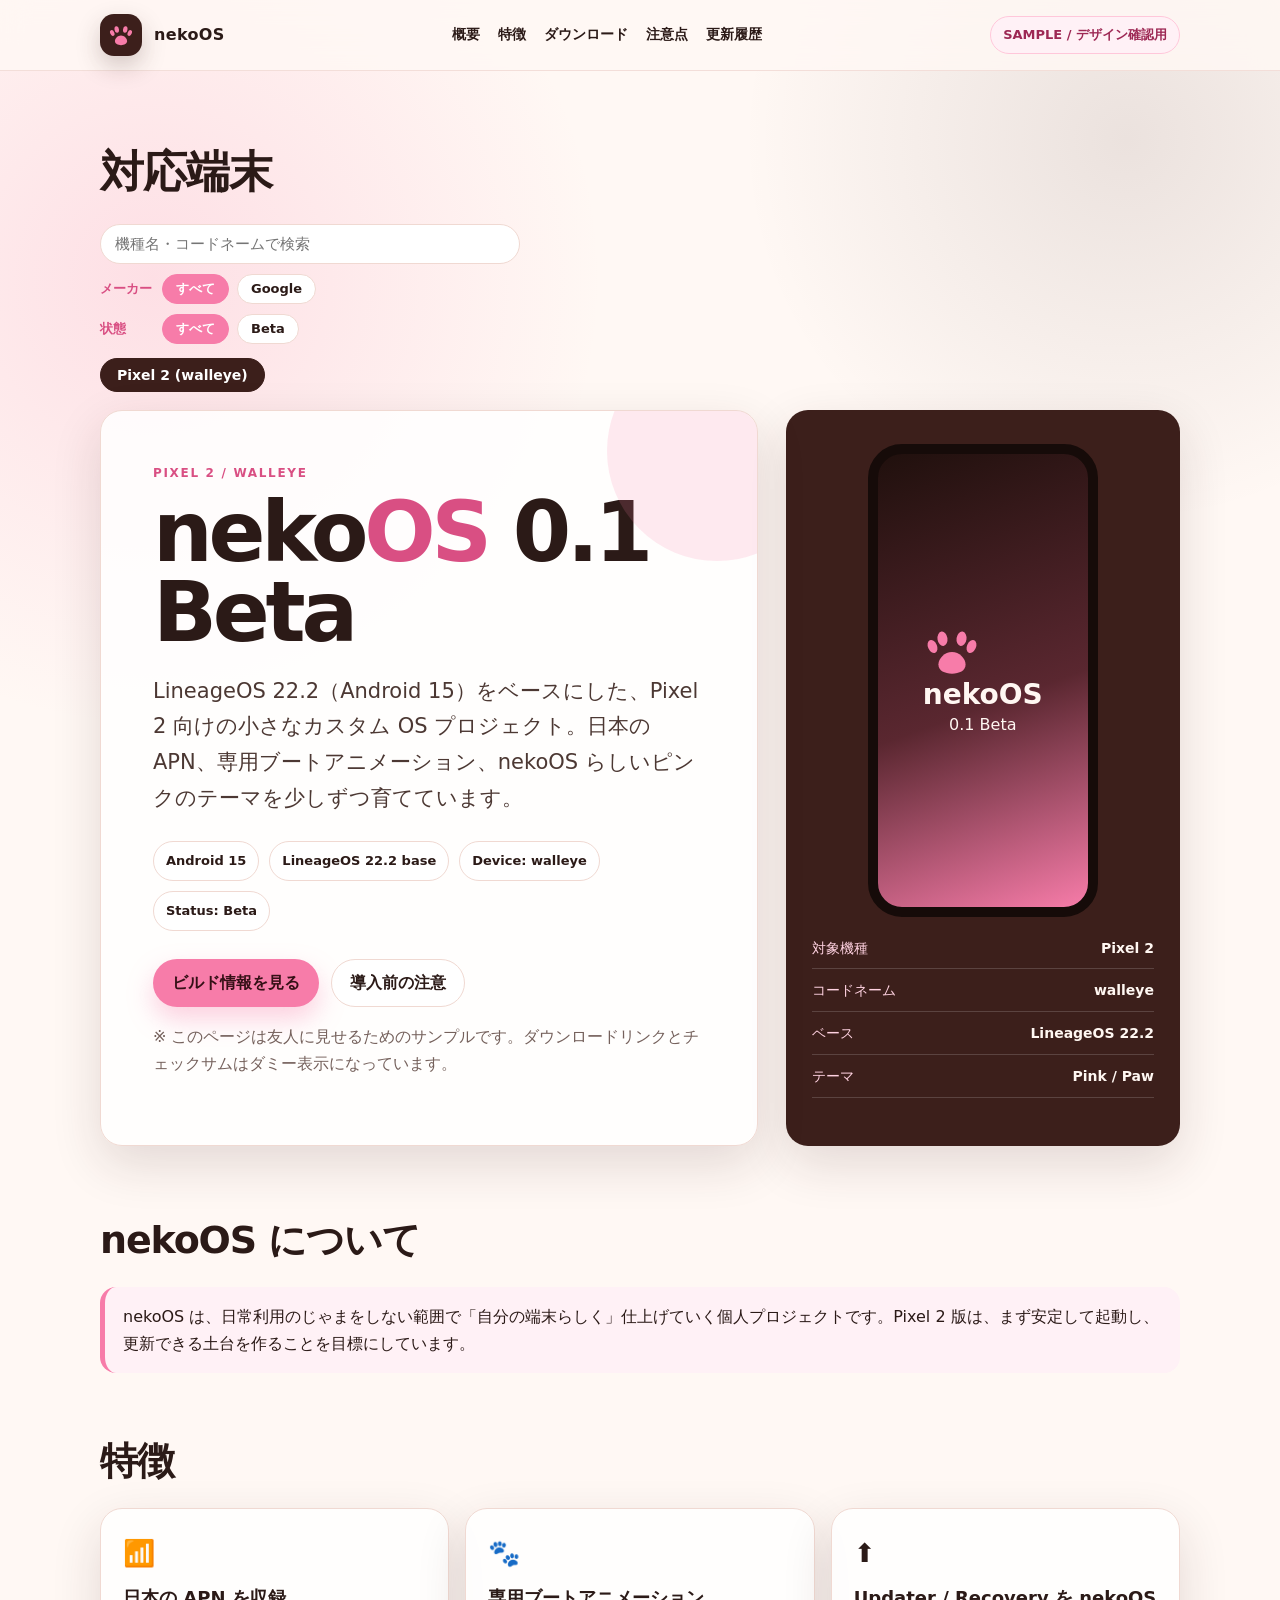
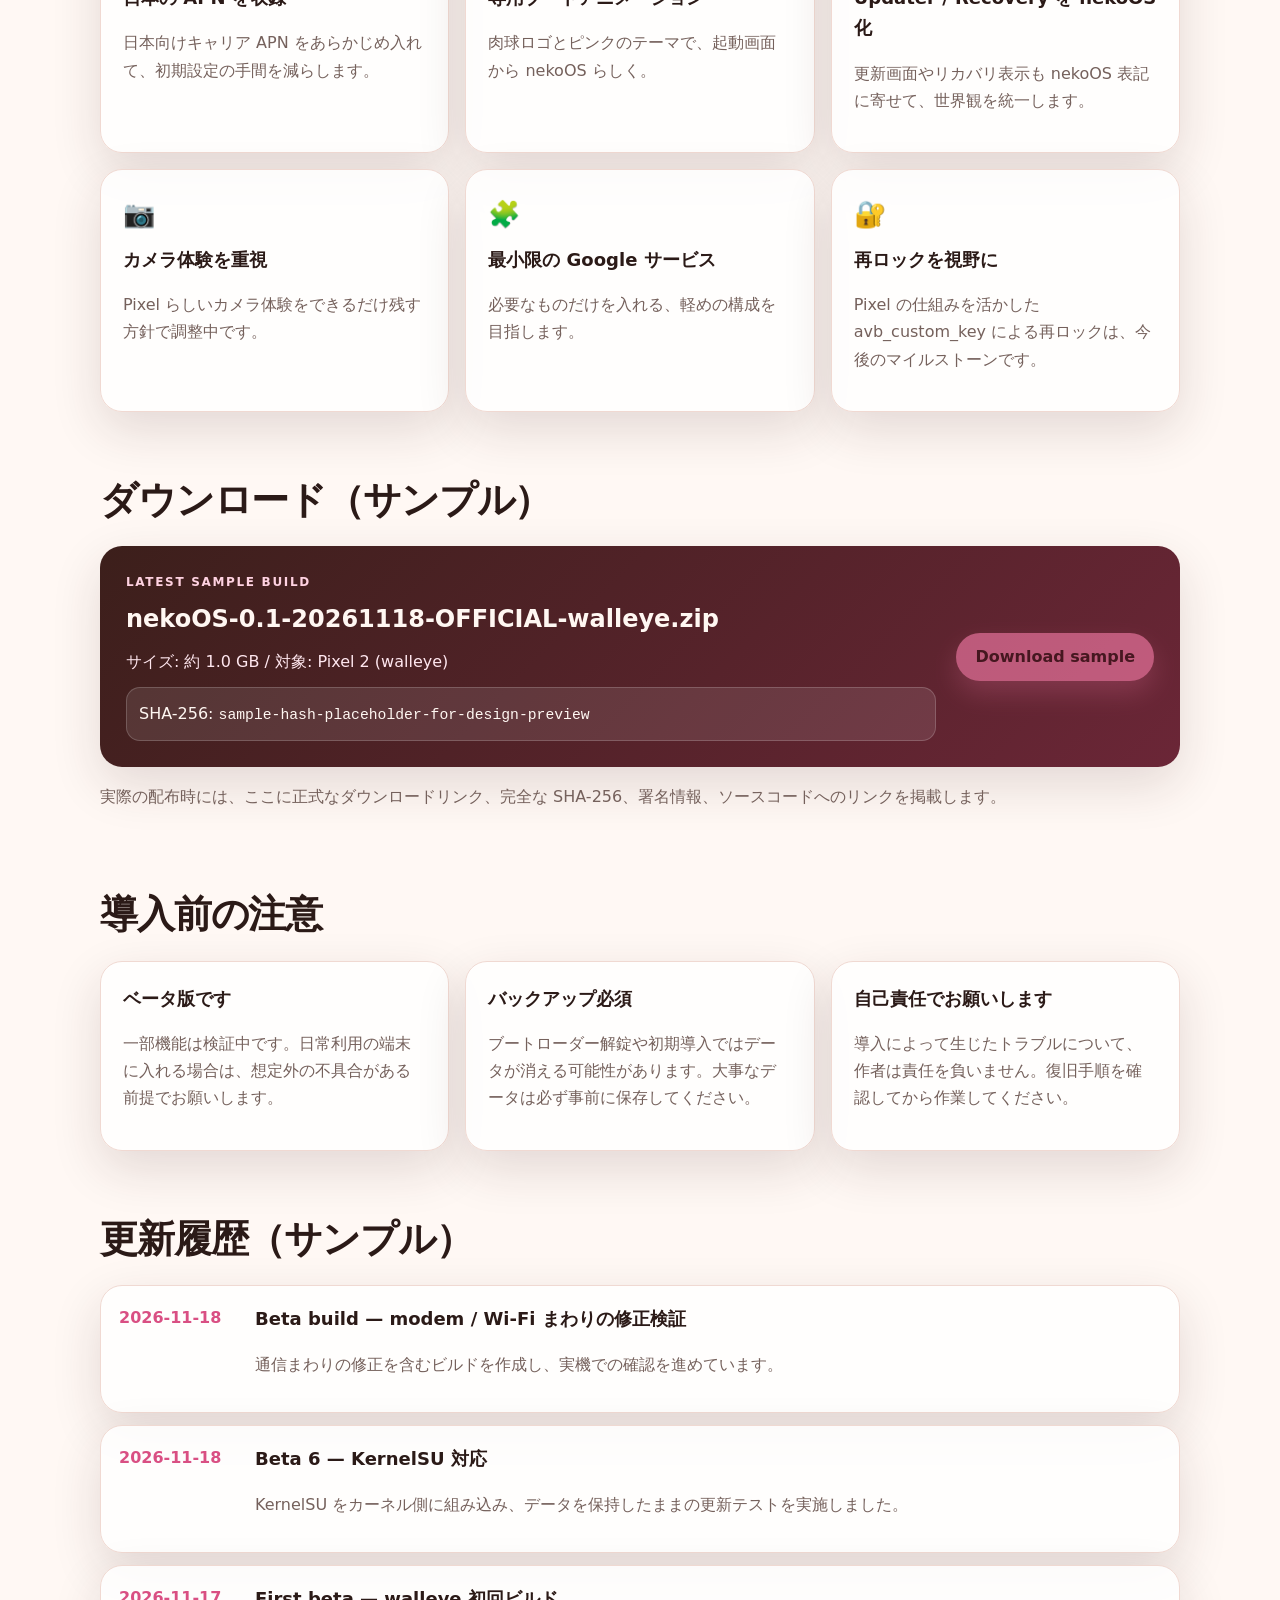
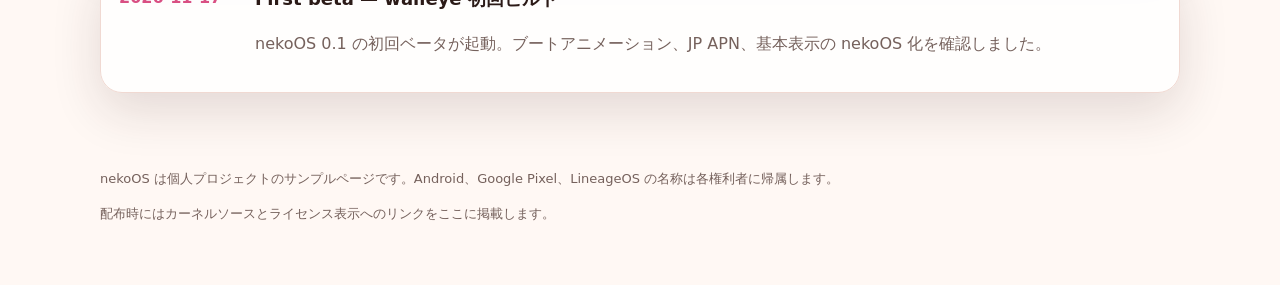
==== commit 25ee07be: "対応端末の見出しと絞り込み (検索/メーカー/状態) を追加" ====
--- a/html/index.html
+++ b/html/index.html
@@ -6,7 +6,7 @@
   <title>nekoOS 0.1 Beta — Pixel 2 (walleye) Sample Page</title>
   <meta name="description" content="nekoOS 0.1 Beta for Pixel 2 (walleye) のサンプル紹介ページです。">
 <link rel="icon" type="image/svg+xml" href="favicon.svg?v=20261124-1">
-<link rel="stylesheet" href="css/style.css?v=20261125-1">
+<link rel="stylesheet" href="css/style.css?v=20261125-2">
 </head>
 <body>
   <header>
@@ -25,7 +25,14 @@
 
   <main class="wrap">
     <div class="hero">
+      <h2 class="devices-title">対応端末</h2>
+      <div class="device-filters">
+        <input class="device-search" id="device-search" type="search" placeholder="機種名・コードネームで検索" aria-label="端末を検索">
+        <div class="filter-row"><span class="filter-label">メーカー</span><div class="filter-chips" id="maker-chips"></div></div>
+        <div class="filter-row"><span class="filter-label">状態</span><div class="filter-chips" id="status-chips"></div></div>
+      </div>
       <div class="device-tabs" id="device-tabs" role="tablist" aria-label="対応端末"></div>
+      <p class="device-empty" id="device-empty" hidden>条件に一致する端末がありません</p>
       <div class="hero-grid">
         <article class="hero-card">
           <div class="eyebrow" id="d-eyebrow">Pixel 2 / walleye</div>
@@ -171,6 +178,6 @@
       <p>配布時にはカーネルソースとライセンス表示へのリンクをここに掲載します。</p>
     </div>
   </footer>
-<script src="js/script.js?v=20261125-1"></script>
+<script src="js/script.js?v=20261125-2"></script>
 </body>
 </html>
--- a/html/css/style.css
+++ b/html/css/style.css
@@ -133,3 +133,16 @@
 .device-tab { cursor: pointer; border: 1px solid var(--line); background: #fff; color: var(--ink);
   border-radius: 999px; padding: 8px 16px; font-weight: 800; font-size: 14px; font-family: inherit; }
 .device-tab.on { background: var(--plum); color: #fff; border-color: var(--plum); }
+
+.devices-title { font-size: clamp(30px, 5vw, 44px); font-weight: 900; letter-spacing: -.02em; margin: 0 0 14px; }
+.device-filters { display: grid; gap: 10px; margin: 0 0 14px; }
+.device-search { width: min(420px, 100%); box-sizing: border-box; padding: 10px 14px; font-size: 15px;
+  border: 1px solid var(--line); border-radius: 999px; background: #fff; color: var(--ink); font-family: inherit; }
+.device-search:focus { outline: 2px solid var(--pink); outline-offset: 1px; }
+.filter-row { display: flex; align-items: center; gap: 10px; flex-wrap: wrap; }
+.filter-label { font-size: 13px; font-weight: 800; color: var(--pink-dark); min-width: 52px; }
+.filter-chips { display: flex; flex-wrap: wrap; gap: 8px; }
+.filter-chip { cursor: pointer; border: 1px solid var(--line); background: #fff; color: var(--ink);
+  border-radius: 999px; padding: 5px 13px; font-weight: 700; font-size: 13px; font-family: inherit; }
+.filter-chip.on { background: var(--pink); border-color: var(--pink); color: #fff; }
+.device-empty { color: var(--pink-dark); font-weight: 700; margin: 0 0 14px; }
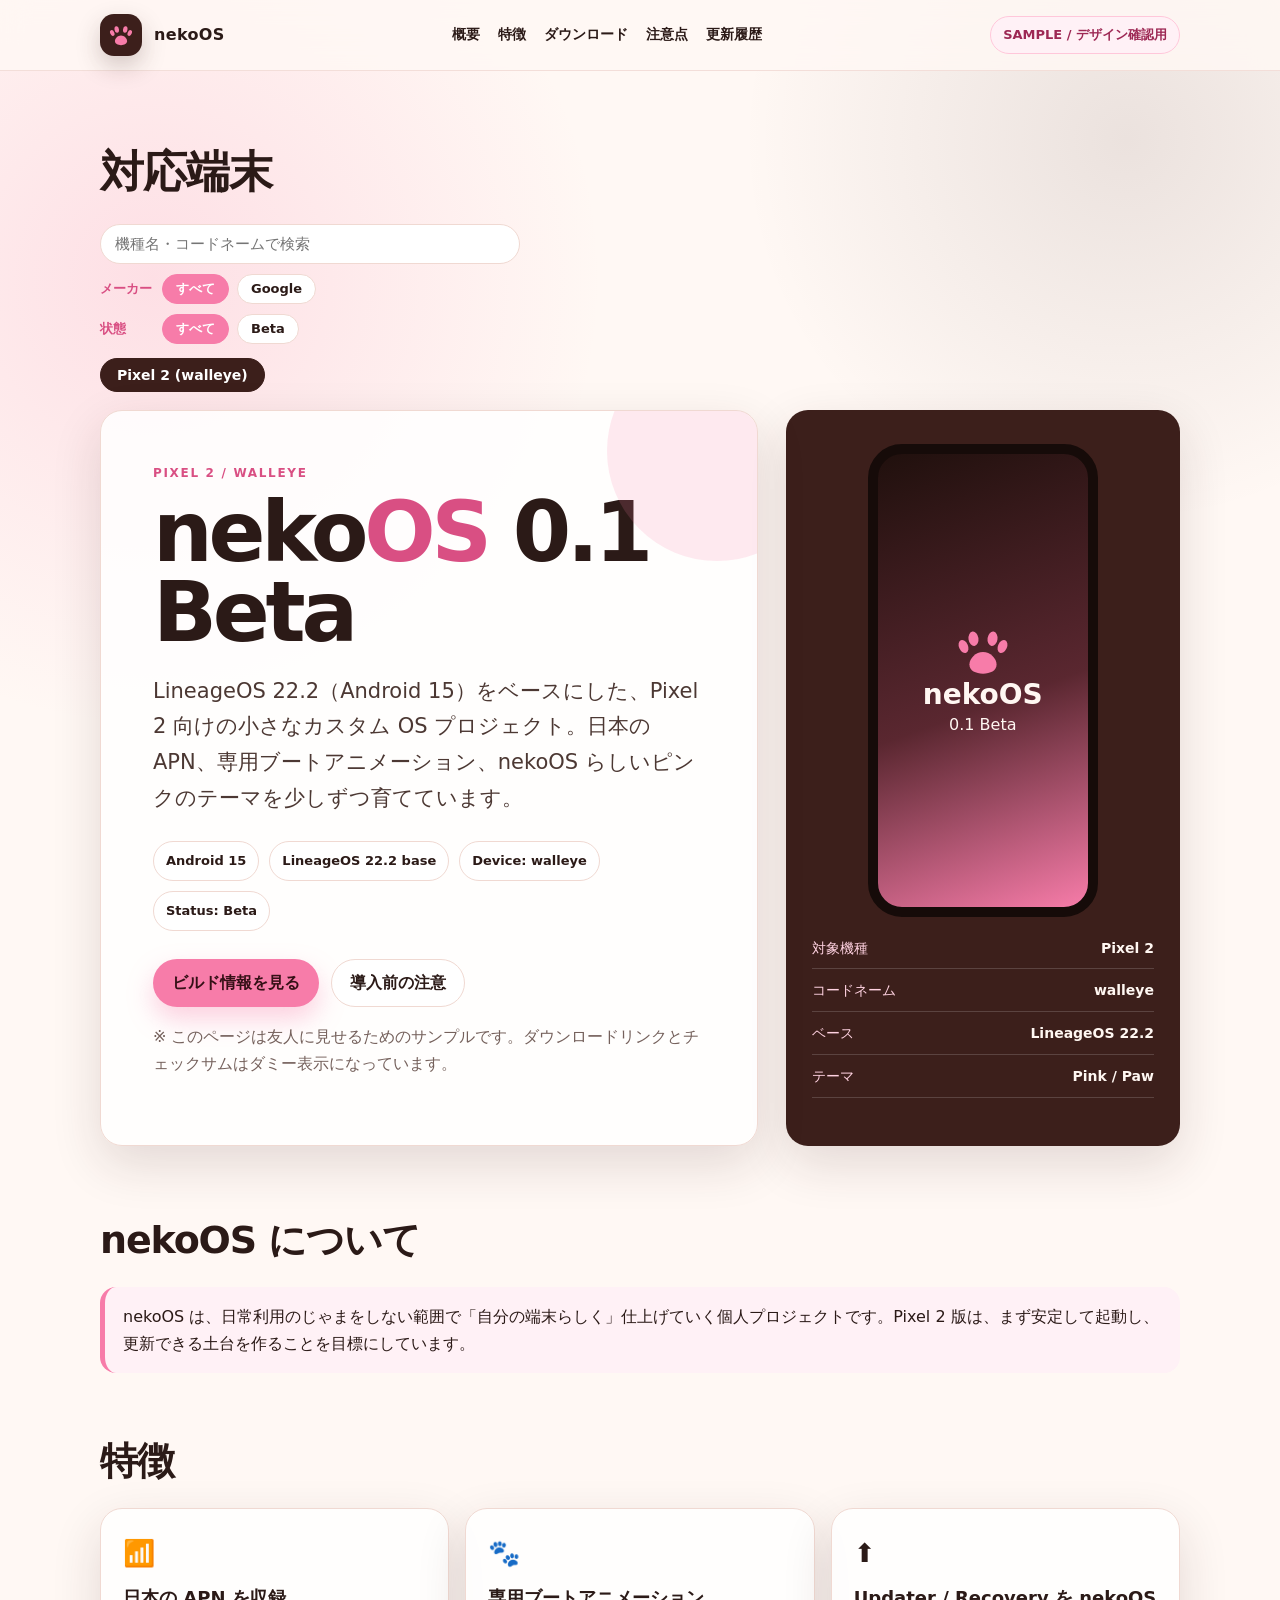
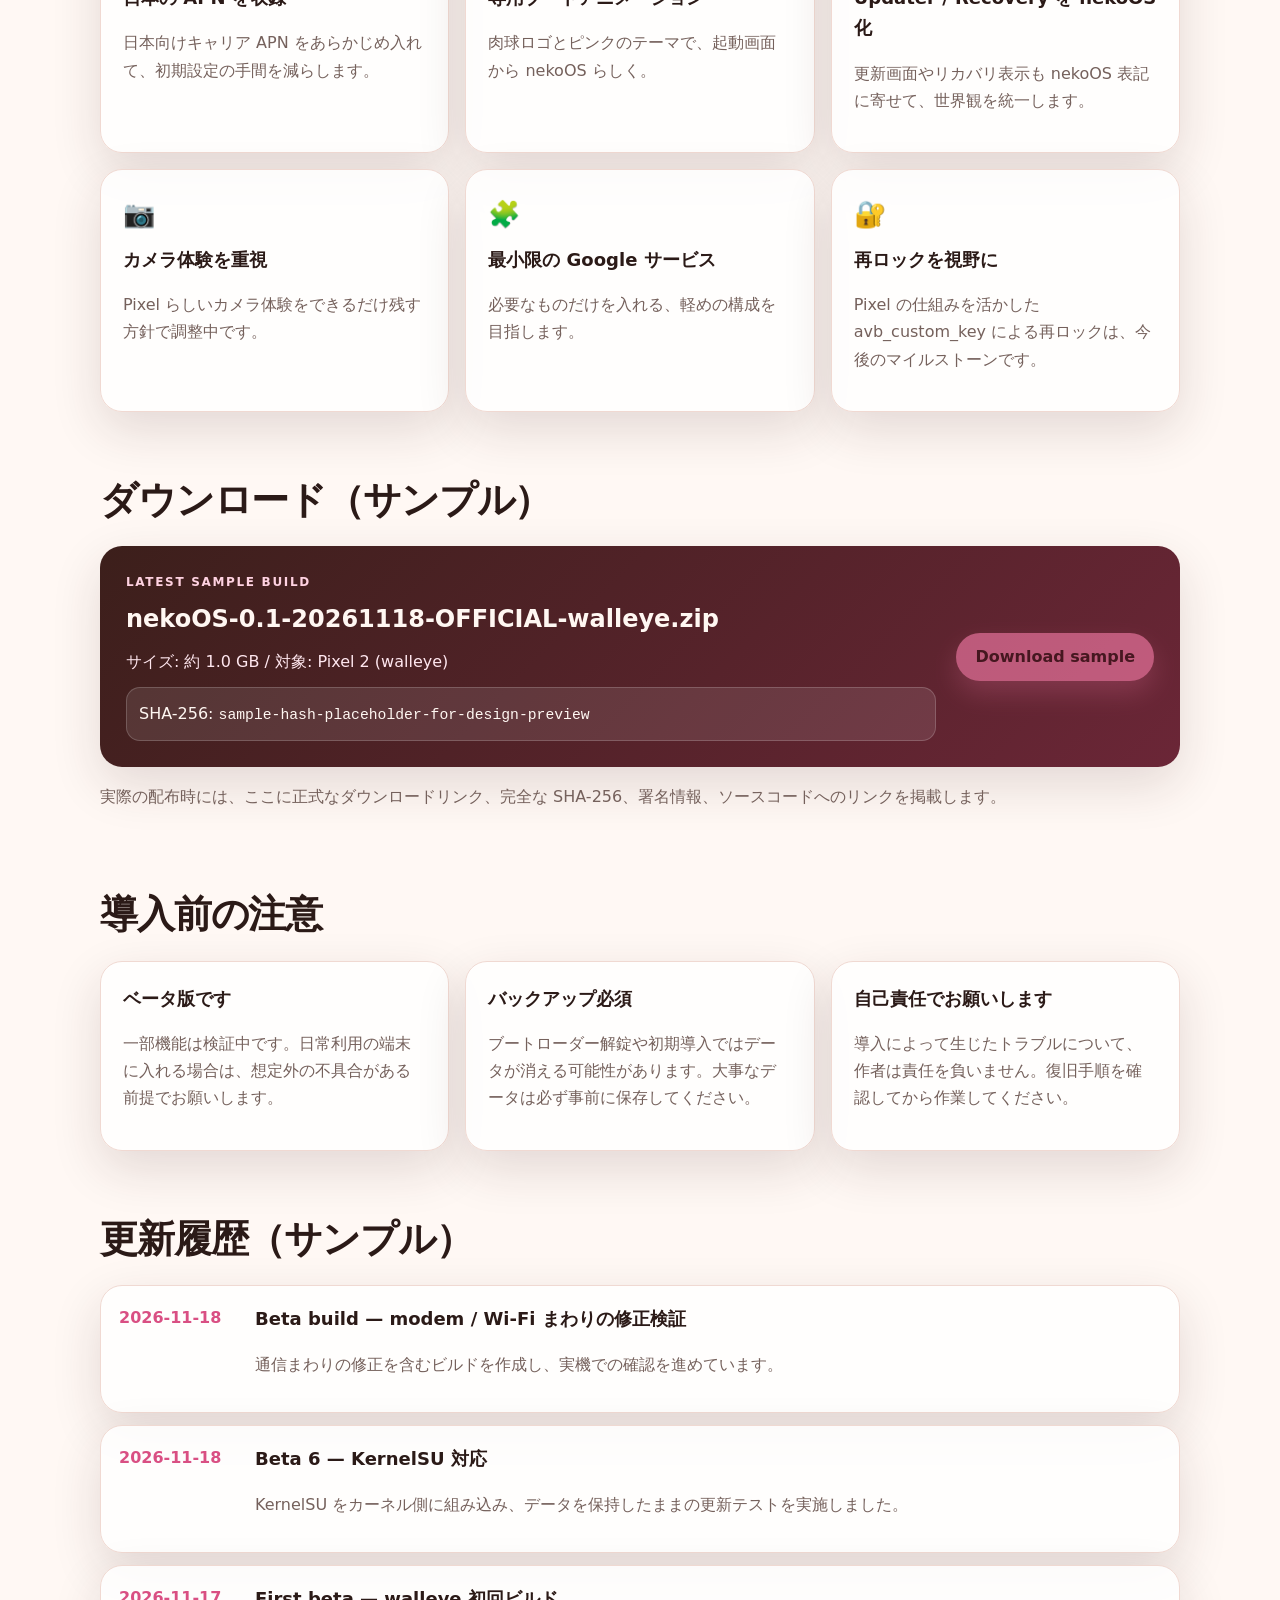
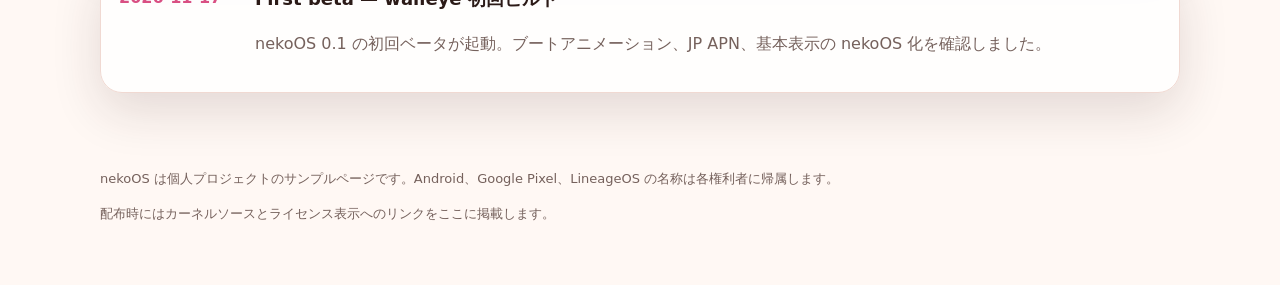
==== commit bf3eb9a8: "端末モック内の肉球ロゴを中央揃えに修正" ====
--- a/html/index.html
+++ b/html/index.html
@@ -6,7 +6,7 @@
   <title>nekoOS 0.1 Beta — Pixel 2 (walleye) Sample Page</title>
   <meta name="description" content="nekoOS 0.1 Beta for Pixel 2 (walleye) のサンプル紹介ページです。">
 <link rel="icon" type="image/svg+xml" href="favicon.svg?v=20261124-1">
-<link rel="stylesheet" href="css/style.css?v=20261125-2">
+<link rel="stylesheet" href="css/style.css?v=20261125-3">
 </head>
 <body>
   <header>
--- a/html/css/style.css
+++ b/html/css/style.css
@@ -95,7 +95,7 @@
   display: grid; place-items: center; text-align: center; padding: 20px;
 }
 .phone .paw { color: var(--pink); }
-.phone .paw svg { width: 58px; height: 58px; display: block; }
+.phone .paw svg { width: 58px; height: 58px; display: block; margin-inline: auto; }
 .mark svg { width: 26px; height: 26px; display: block; }
 .phone strong { display: block; font-size: 28px; line-height: 1.1; }
 .spec { display: grid; gap: 10px; font-size: 14px; }
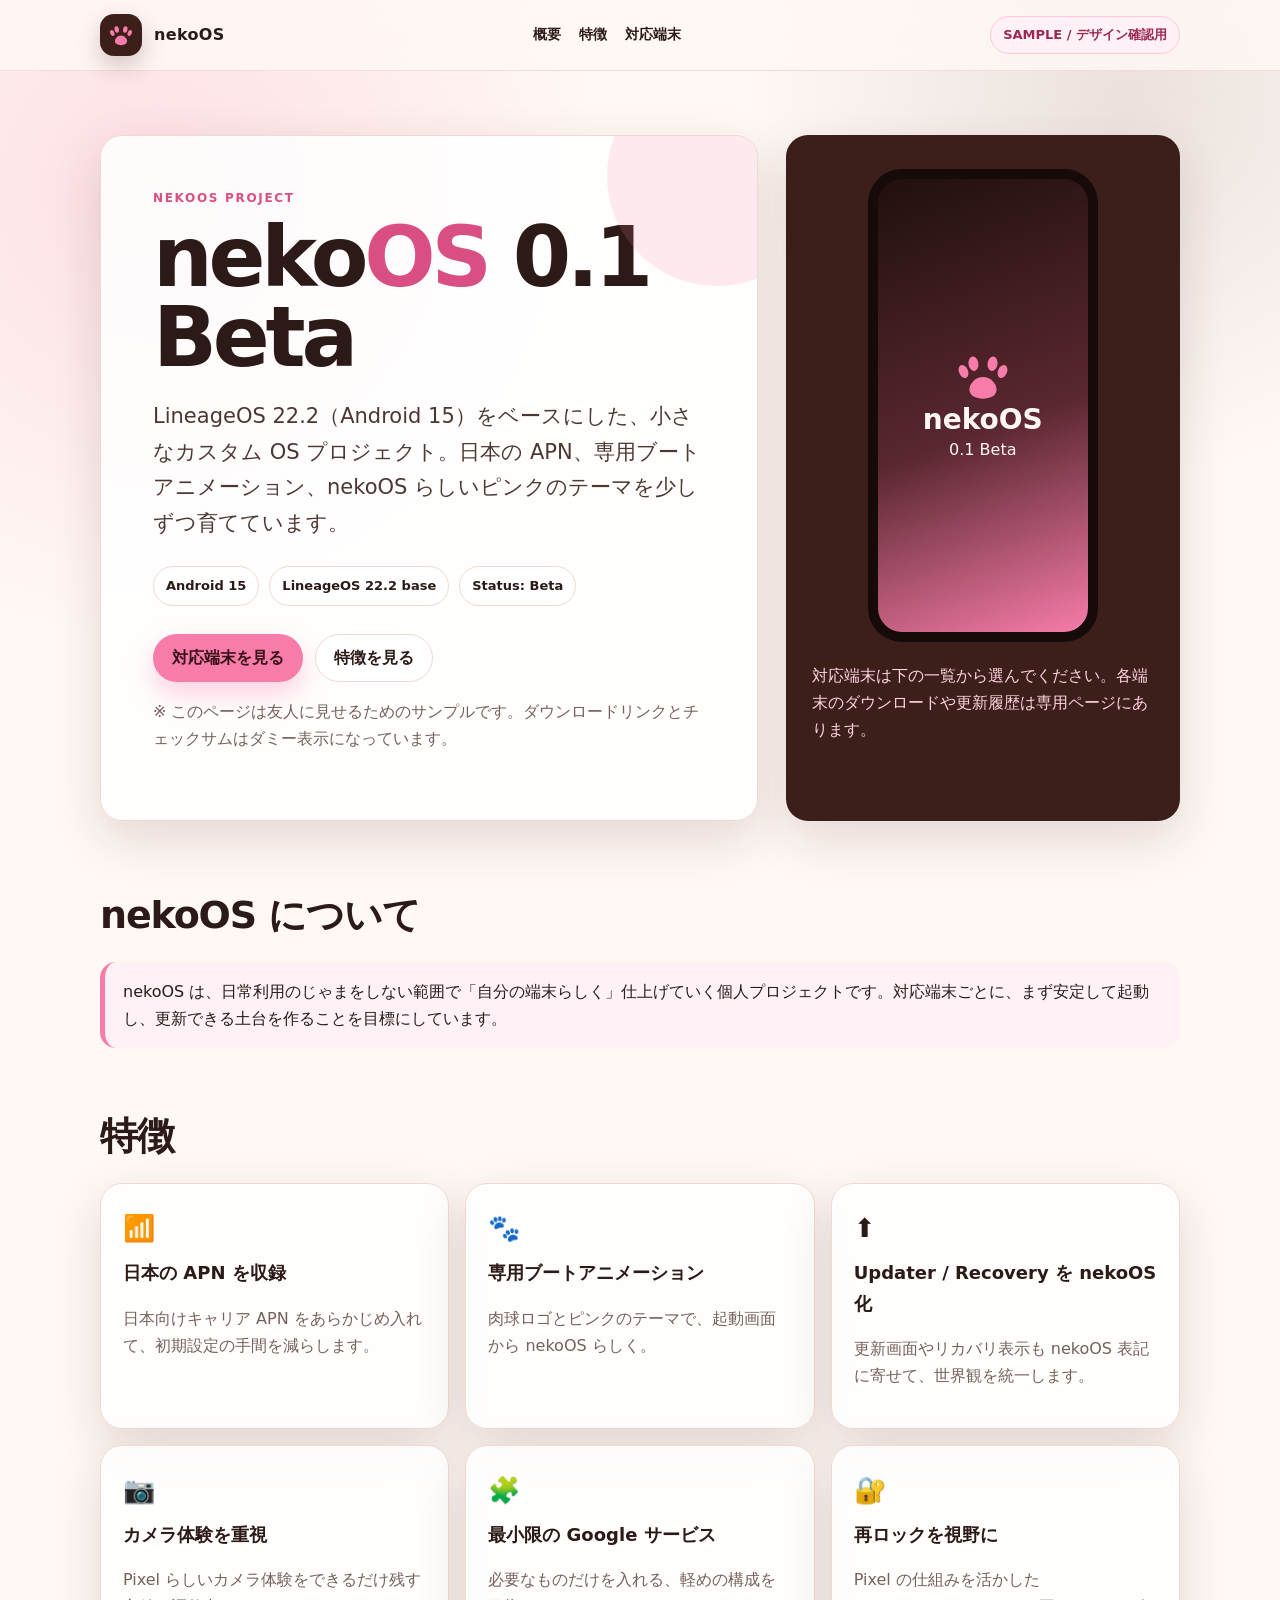
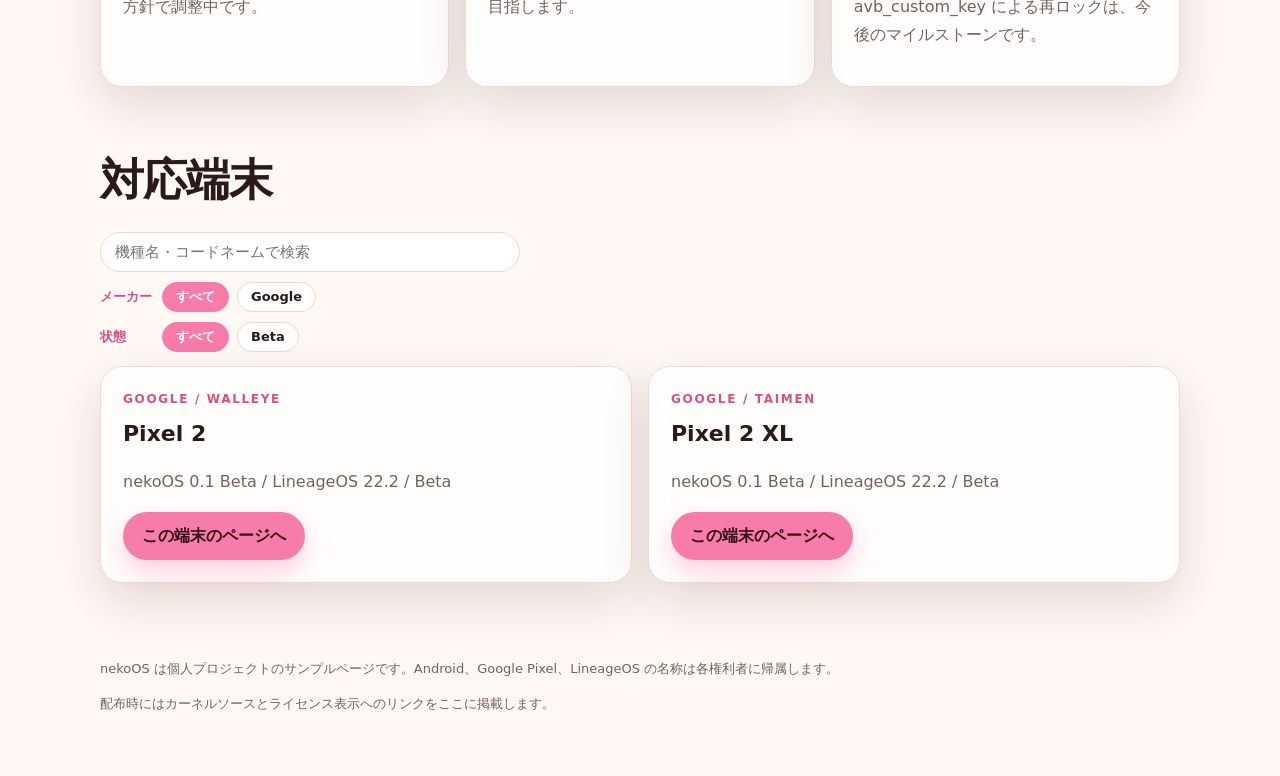
==== commit 804bfee3: "nekoOSサイト再構成: トップ分離・端末専用ページ新設・site.json新設・taimen文面修正" ====
--- a/html/index.html
+++ b/html/index.html
@@ -3,10 +3,10 @@
 <head>
   <meta charset="utf-8">
   <meta name="viewport" content="width=device-width, initial-scale=1">
-  <title>nekoOS 0.1 Beta — Pixel 2 (walleye) Sample Page</title>
-  <meta name="description" content="nekoOS 0.1 Beta for Pixel 2 (walleye) のサンプル紹介ページです。">
-<link rel="icon" type="image/svg+xml" href="favicon.svg?v=20261124-1">
-<link rel="stylesheet" href="css/style.css?v=20261125-3">
+  <title>nekoOS 0.1 Beta — Sample Page</title>
+  <meta name="description" content="nekoOS 0.1 Beta のサンプル紹介ページです。対応端末ごとに専用ページがあります。">
+  <link rel="icon" type="image/svg+xml" href="favicon.svg?v=20261126-1">
+  <link rel="stylesheet" href="css/style.css?v=20261126-1">
 </head>
 <body>
   <header>
@@ -15,158 +15,86 @@
       <nav class="nav-links" aria-label="ページ内リンク">
         <a href="#about">概要</a>
         <a href="#features">特徴</a>
-        <a href="#download">ダウンロード</a>
-        <a href="#notes">注意点</a>
-        <a href="#changelog">更新履歴</a>
+        <a href="#devices">対応端末</a>
       </nav>
       <span class="sample-pill">SAMPLE / デザイン確認用</span>
     </div>
   </header>
 
   <main class="wrap">
+    <!-- ヒーロー: サイト全体の導入。文面は site.json の hero が正 -->
     <div class="hero">
+      <div class="hero-grid">
+        <article class="hero-card">
+          <div class="eyebrow" id="s-eyebrow">nekoOS Project</div>
+          <h1>neko<span class="os">OS</span> <span id="s-version">0.1 Beta</span></h1>
+          <p class="lead" id="s-lead">LineageOS 22.2（Android 15）をベースにした、小さなカスタム OS プロジェクト。日本の APN、専用ブートアニメーション、nekoOS らしいピンクのテーマを少しずつ育てています。</p>
+          <div class="badges" id="s-badges">
+            <span class="badge">Android 15</span>
+            <span class="badge">LineageOS 22.2 base</span>
+            <span class="badge">Status: Beta</span>
+          </div>
+          <div class="actions">
+            <a class="btn btn-primary" href="#devices">対応端末を見る</a>
+            <a class="btn btn-ghost" href="#features">特徴を見る</a>
+          </div>
+          <p class="muted" id="s-note">※ このページは友人に見せるためのサンプルです。ダウンロードリンクとチェックサムはダミー表示になっています。</p>
+        </article>
+
+        <aside class="device-card" aria-label="nekoOS イメージ">
+          <div class="phone">
+            <div>
+              <div class="paw"><svg viewBox="0 0 64 64" aria-hidden="true"><g fill="currentColor"><ellipse cx="10.5" cy="27" rx="5" ry="7.5" transform="rotate(-24 10.5 27)"/><ellipse cx="21.5" cy="18.5" rx="5.5" ry="8" transform="rotate(-8 21.5 18.5)"/><ellipse cx="42.5" cy="18.5" rx="5.5" ry="8" transform="rotate(8 42.5 18.5)"/><ellipse cx="53.5" cy="27" rx="5" ry="7.5" transform="rotate(24 53.5 27)"/><path d="M32 33c8 0 15 7 15 14 0 7-7 10-15 10s-15-3-15-10c0-7 7-14 15-14z"/></g></svg></div>
+              <strong>nekoOS</strong>
+              <span id="s-phone-version">0.1 Beta</span>
+            </div>
+          </div>
+          <p class="muted" style="color:#ffd2e1; margin:0;">対応端末は下の一覧から選んでください。各端末のダウンロードや更新履歴は専用ページにあります。</p>
+        </aside>
+      </div>
+    </div>
+
+    <!-- について: OS 全体。文面は site.json の about が正 -->
+    <section id="about">
+      <h2 id="s-about-title">nekoOS について</h2>
+      <div class="note" id="s-about">nekoOS は、日常利用のじゃまをしない範囲で「自分の端末らしく」仕上げていく個人プロジェクトです。対応端末ごとに、まず安定して起動し、更新できる土台を作ることを目標にしています。</div>
+    </section>
+
+    <!-- 特徴: OS 全体。項目は site.json の features が正 -->
+    <section id="features">
+      <h2>特徴</h2>
+      <div class="grid" id="s-features">
+        <article class="card"><div class="icon">📶</div><h3>日本の APN を収録</h3><p>日本向けキャリア APN をあらかじめ入れて、初期設定の手間を減らします。</p></article>
+        <article class="card"><div class="icon">🐾</div><h3>専用ブートアニメーション</h3><p>肉球ロゴとピンクのテーマで、起動画面から nekoOS らしく。</p></article>
+        <article class="card"><div class="icon">⬆️</div><h3>Updater / Recovery を nekoOS 化</h3><p>更新画面やリカバリ表示も nekoOS 表記に寄せて、世界観を統一します。</p></article>
+        <article class="card"><div class="icon">📷</div><h3>カメラ体験を重視</h3><p>Pixel らしいカメラ体験をできるだけ残す方針で調整中です。</p></article>
+        <article class="card"><div class="icon">🧩</div><h3>最小限の Google サービス</h3><p>必要なものだけを入れる、軽めの構成を目指します。</p></article>
+        <article class="card"><div class="icon">🔐</div><h3>再ロックを視野に</h3><p>Pixel の仕組みを活かした avb_custom_key による再ロックは、今後のマイルストーンです。</p></article>
+      </div>
+    </section>
+
+    <!-- 対応端末: 絞り込み付きカード一覧のみ。各カードから専用ページへ -->
+    <section id="devices">
       <h2 class="devices-title">対応端末</h2>
       <div class="device-filters">
         <input class="device-search" id="device-search" type="search" placeholder="機種名・コードネームで検索" aria-label="端末を検索">
         <div class="filter-row"><span class="filter-label">メーカー</span><div class="filter-chips" id="maker-chips"></div></div>
         <div class="filter-row"><span class="filter-label">状態</span><div class="filter-chips" id="status-chips"></div></div>
       </div>
-      <div class="device-tabs" id="device-tabs" role="tablist" aria-label="対応端末"></div>
       <p class="device-empty" id="device-empty" hidden>条件に一致する端末がありません</p>
-      <div class="hero-grid">
-        <article class="hero-card">
-          <div class="eyebrow" id="d-eyebrow">Pixel 2 / walleye</div>
-          <h1>neko<span class="os">OS</span> <span id="d-version">0.1 Beta</span></h1>
-          <p class="lead" id="d-lead">LineageOS 22.2（Android 15）をベースにした、Pixel 2 向けの小さなカスタム OS プロジェクト。日本の APN、専用ブートアニメーション、nekoOS らしいピンクのテーマを少しずつ育てています。</p>
-          <div class="badges" id="d-badges">
-            <span class="badge">Android 15</span>
-            <span class="badge">LineageOS 22.2 base</span>
-            <span class="badge">Device: walleye</span>
-            <span class="badge">Status: Beta</span>
-          </div>
-          <div class="actions">
-            <a class="btn btn-primary" href="#download">ビルド情報を見る</a>
-            <a class="btn btn-ghost" href="#notes">導入前の注意</a>
-          </div>
-          <p class="muted">※ このページは友人に見せるためのサンプルです。ダウンロードリンクとチェックサムはダミー表示になっています。</p>
+      <div class="device-list" id="device-list">
+        <!-- 静的フォールバック: JS / device.json が読めないときもリンクだけは辿れる -->
+        <article class="card device-list-card">
+          <div class="eyebrow">Google / walleye</div>
+          <h3>Pixel 2</h3>
+          <p>nekoOS 0.1 Beta / LineageOS 22.2</p>
+          <div class="actions"><a class="btn btn-primary" href="device.html?d=walleye">この端末のページへ</a></div>
         </article>
-
-        <aside class="device-card" aria-label="端末イメージ">
-          <div class="phone">
-            <div>
-              <div class="paw"><svg viewBox="0 0 64 64" aria-hidden="true"><g fill="currentColor"><ellipse cx="10.5" cy="27" rx="5" ry="7.5" transform="rotate(-24 10.5 27)"/><ellipse cx="21.5" cy="18.5" rx="5.5" ry="8" transform="rotate(-8 21.5 18.5)"/><ellipse cx="42.5" cy="18.5" rx="5.5" ry="8" transform="rotate(8 42.5 18.5)"/><ellipse cx="53.5" cy="27" rx="5" ry="7.5" transform="rotate(24 53.5 27)"/><path d="M32 33c8 0 15 7 15 14 0 7-7 10-15 10s-15-3-15-10c0-7 7-14 15-14z"/></g></svg></div>
-              <strong>nekoOS</strong>
-              <span id="d-phone-version">0.1 Beta</span>
-            </div>
-          </div>
-          <div class="spec">
-            <div><span>対象機種</span><strong id="d-spec-name">Pixel 2</strong></div>
-            <div><span>コードネーム</span><strong id="d-spec-code">walleye</strong></div>
-            <div><span>ベース</span><strong id="d-spec-base">LineageOS 22.2</strong></div>
-            <div><span>テーマ</span><strong id="d-spec-theme">Pink / Paw</strong></div>
-          </div>
-        </aside>
-      </div>
-    </div>
-
-    <section id="about">
-      <h2>nekoOS について</h2>
-      <div class="note" id="d-about">
-        nekoOS は、日常利用のじゃまをしない範囲で「自分の端末らしく」仕上げていく個人プロジェクトです。Pixel 2 版は、まず安定して起動し、更新できる土台を作ることを目標にしています。
-      </div>
-    </section>
-
-    <section id="features">
-      <h2>特徴</h2>
-      <div class="grid">
-        <article class="card">
-          <div class="icon">📶</div>
-          <h3>日本の APN を収録</h3>
-          <p>日本向けキャリア APN をあらかじめ入れて、初期設定の手間を減らします。</p>
-        </article>
-        <article class="card">
-          <div class="icon">🐾</div>
-          <h3>専用ブートアニメーション</h3>
-          <p>肉球ロゴとピンクのテーマで、起動画面から nekoOS らしく。</p>
-        </article>
-        <article class="card">
-          <div class="icon">⬆️</div>
-          <h3>Updater / Recovery を nekoOS 化</h3>
-          <p>更新画面やリカバリ表示も nekoOS 表記に寄せて、世界観を統一します。</p>
-        </article>
-        <article class="card">
-          <div class="icon">📷</div>
-          <h3>カメラ体験を重視</h3>
-          <p>Pixel らしいカメラ体験をできるだけ残す方針で調整中です。</p>
-        </article>
-        <article class="card">
-          <div class="icon">🧩</div>
-          <h3>最小限の Google サービス</h3>
-          <p>必要なものだけを入れる、軽めの構成を目指します。</p>
-        </article>
-        <article class="card">
-          <div class="icon">🔐</div>
-          <h3>再ロックを視野に</h3>
-          <p>Pixel の仕組みを活かした avb_custom_key による再ロックは、今後のマイルストーンです。</p>
-        </article>
-      </div>
-    </section>
-
-    <section id="download">
-      <h2>ダウンロード（サンプル）</h2>
-      <div class="download">
-        <div>
-          <div class="eyebrow" style="color:#ffd2e1">Latest sample build</div>
-          <h3 style="margin:6px 0 8px; font-size:24px;" id="dl-file">nekoOS-0.1-20261118-OFFICIAL-walleye.zip</h3>
-          <p style="margin:0 0 12px; color:#ffe7ef;" id="dl-meta">サイズ: 約 1.0 GB / 対象: Pixel 2 (walleye)</p>
-          <div class="hash">SHA-256: <code id="dl-hash">sample-hash-placeholder-for-design-preview</code></div>
-        </div>
-        <a class="btn btn-primary" href="#" aria-disabled="true" id="dl-btn">Download sample</a>
-      </div>
-      <p class="muted">実際の配布時には、ここに正式なダウンロードリンク、完全な SHA-256、署名情報、ソースコードへのリンクを掲載します。</p>
-    </section>
-
-    <section id="notes">
-      <h2>導入前の注意</h2>
-      <div class="grid">
-        <article class="card">
-          <h3>ベータ版です</h3>
-          <p>一部機能は検証中です。日常利用の端末に入れる場合は、想定外の不具合がある前提でお願いします。</p>
-        </article>
-        <article class="card">
-          <h3>バックアップ必須</h3>
-          <p>ブートローダー解錠や初期導入ではデータが消える可能性があります。大事なデータは必ず事前に保存してください。</p>
-        </article>
-        <article class="card">
-          <h3>自己責任でお願いします</h3>
-          <p>導入によって生じたトラブルについて、作者は責任を負いません。復旧手順を確認してから作業してください。</p>
-        </article>
-      </div>
-    </section>
-
-    <section id="changelog">
-      <h2>更新履歴（サンプル）</h2>
-      <div class="timeline" id="d-changelog">
-        <article class="card entry">
-          <div class="date">2026-11-18</div>
-          <div>
-            <h3>Beta build — modem / Wi-Fi まわりの修正検証</h3>
-            <p>通信まわりの修正を含むビルドを作成し、実機での確認を進めています。</p>
-          </div>
-        </article>
-        <article class="card entry">
-          <div class="date">2026-11-18</div>
-          <div>
-            <h3>Beta 6 — KernelSU 対応</h3>
-            <p>KernelSU をカーネル側に組み込み、データを保持したままの更新テストを実施しました。</p>
-          </div>
-        </article>
-        <article class="card entry">
-          <div class="date">2026-11-17</div>
-          <div>
-            <h3>First beta — walleye 初回ビルド</h3>
-            <p>nekoOS 0.1 の初回ベータが起動。ブートアニメーション、JP APN、基本表示の nekoOS 化を確認しました。</p>
-          </div>
+        <article class="card device-list-card">
+          <div class="eyebrow">Google / taimen</div>
+          <h3>Pixel 2 XL</h3>
+          <p>nekoOS 0.1 Beta / LineageOS 22.2</p>
+          <div class="actions"><a class="btn btn-primary" href="device.html?d=taimen">この端末のページへ</a></div>
         </article>
       </div>
     </section>
@@ -178,6 +106,6 @@
       <p>配布時にはカーネルソースとライセンス表示へのリンクをここに掲載します。</p>
     </div>
   </footer>
-<script src="js/script.js?v=20261125-2"></script>
+  <script src="js/script.js?v=20261126-1"></script>
 </body>
 </html>
--- a/html/css/style.css
+++ b/html/css/style.css
@@ -146,3 +146,12 @@
   border-radius: 999px; padding: 5px 13px; font-weight: 700; font-size: 13px; font-family: inherit; }
 .filter-chip.on { background: var(--pink); border-color: var(--pink); color: #fff; }
 .device-empty { color: var(--pink-dark); font-weight: 700; margin: 0 0 14px; }
+
+/* --- v2 再構成で追加 (2026-11-26) --- */
+/* トップ: 対応端末カード一覧 */
+.device-list { display: grid; grid-template-columns: repeat(2, 1fr); gap: 16px; }
+.device-list-card h3 { font-size: 22px; margin-top: 6px; }
+.device-list-card .actions { margin-top: 16px; }
+@media (max-width: 820px) { .device-list { grid-template-columns: 1fr; } }
+/* 端末専用ページ: 一覧へ戻るリンク */
+.back-link { margin: 22px 0 0; font-size: 14px; }
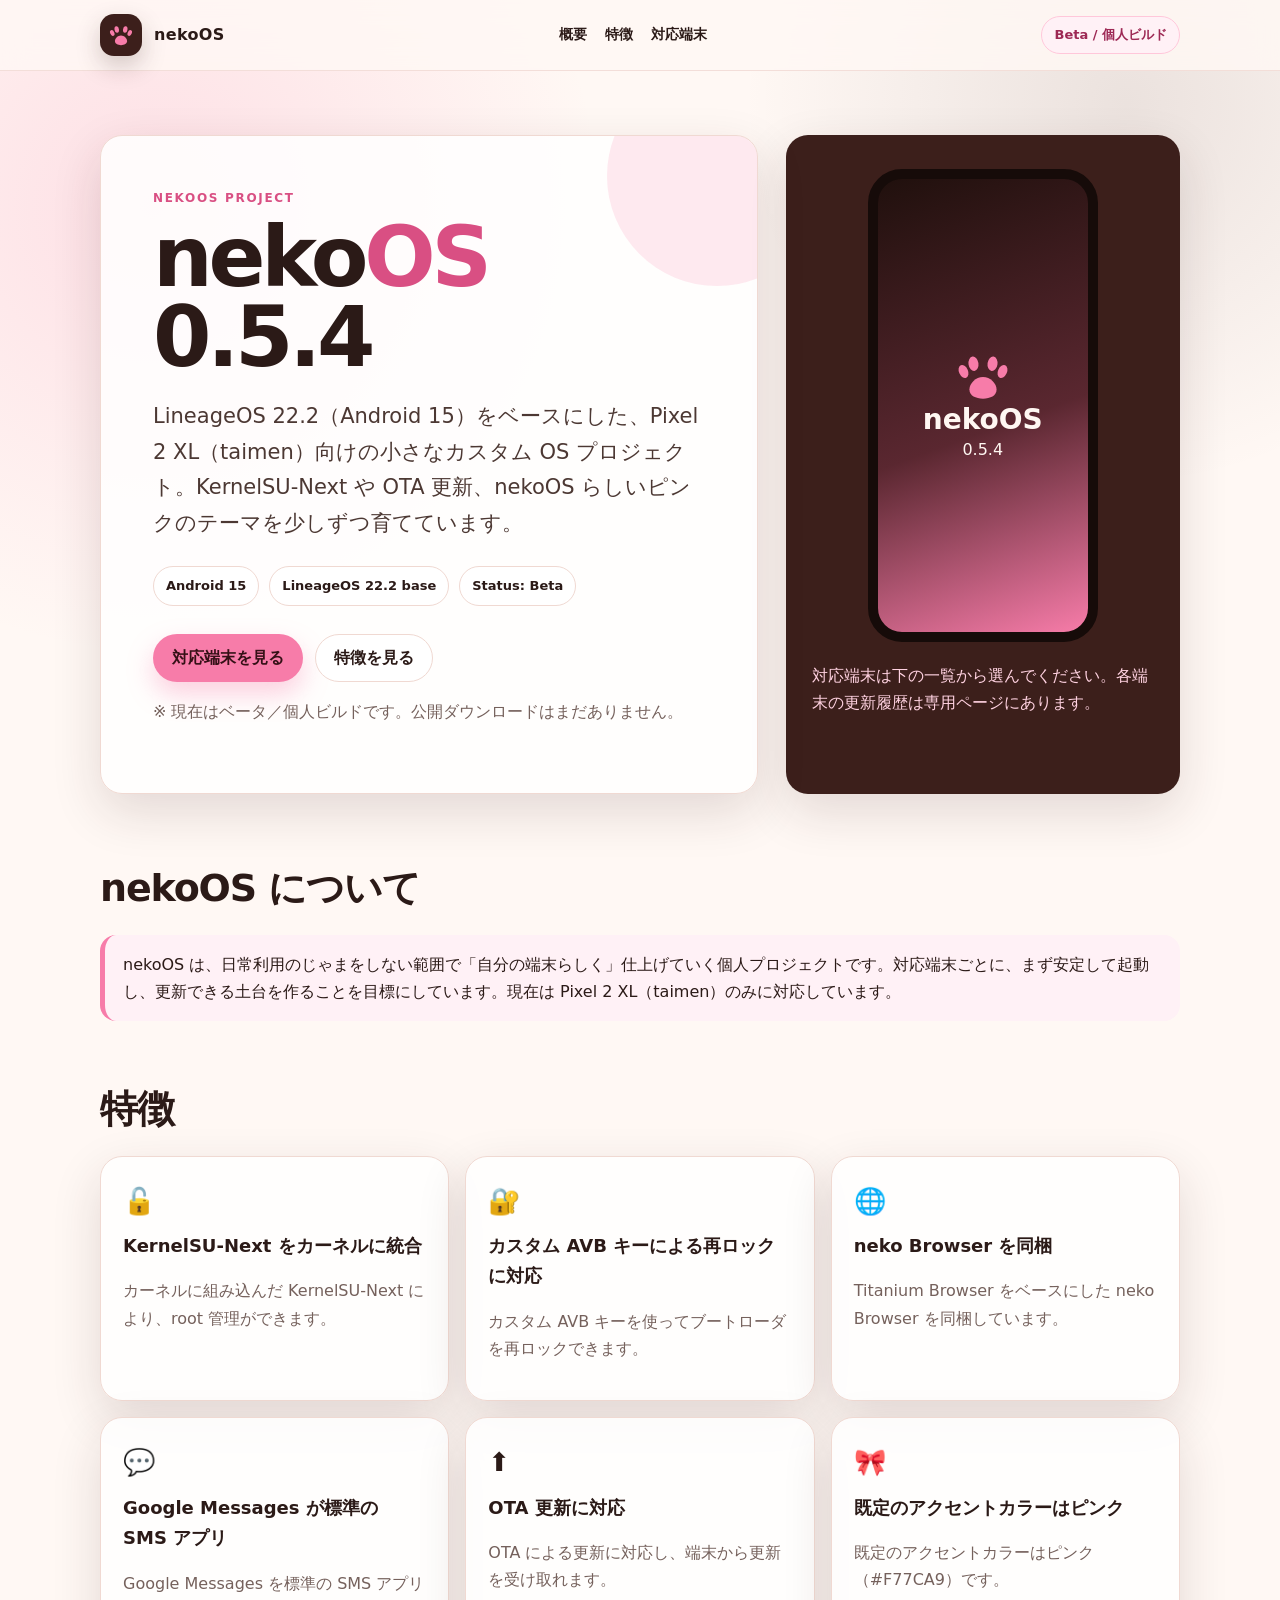
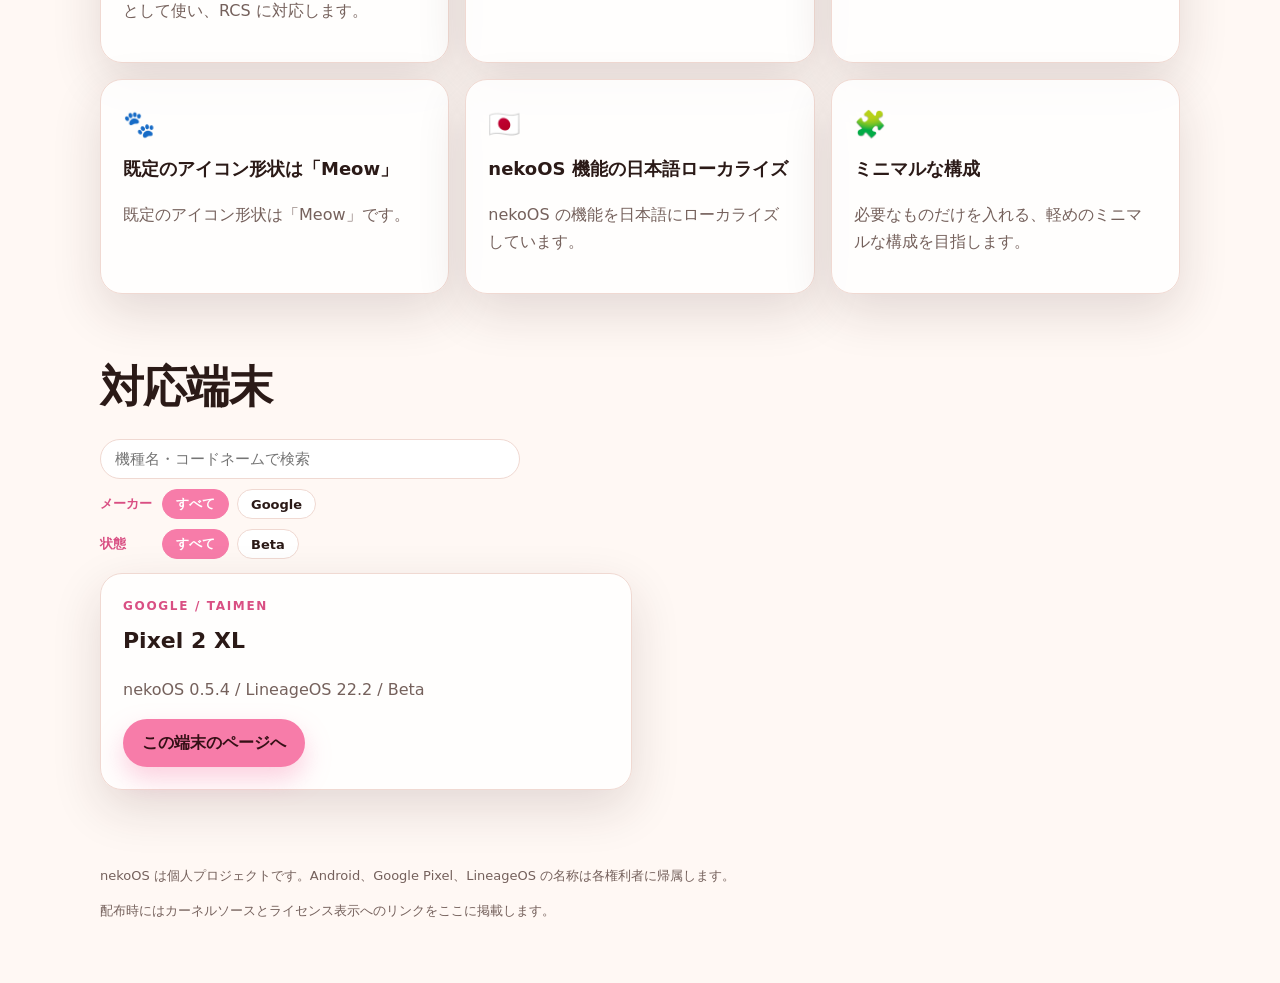
==== commit 7ec98f9e: "nekoOS 0.5.4 に更新：taimen のみ対応・ベータ／個人ビルドを明記・公開ダウンロード未提供を明示 Updated the title and description meta tags" ====
--- a/html/index.html
+++ b/html/index.html
@@ -3,8 +3,8 @@
 <head>
   <meta charset="utf-8">
   <meta name="viewport" content="width=device-width, initial-scale=1">
-  <title>nekoOS 0.1 Beta — Sample Page</title>
-  <meta name="description" content="nekoOS 0.1 Beta のサンプル紹介ページです。対応端末ごとに専用ページがあります。">
+  <title>nekoOS 0.5.4 — Pixel 2 XL 対応</title>
+  <meta name="description" content="nekoOS 0.5.4 の紹介ページです。対応端末は Pixel 2 XL（taimen）のみです。">
   <link rel="icon" type="image/svg+xml" href="favicon.svg?v=20261126-1">
   <link rel="stylesheet" href="css/style.css?v=20261126-1">
 </head>
@@ -17,7 +17,7 @@
         <a href="#features">特徴</a>
         <a href="#devices">対応端末</a>
       </nav>
-      <span class="sample-pill">SAMPLE / デザイン確認用</span>
+      <span class="sample-pill">Beta / 個人ビルド</span>
     </div>
   </header>
 
@@ -27,8 +27,8 @@
       <div class="hero-grid">
         <article class="hero-card">
           <div class="eyebrow" id="s-eyebrow">nekoOS Project</div>
-          <h1>neko<span class="os">OS</span> <span id="s-version">0.1 Beta</span></h1>
-          <p class="lead" id="s-lead">LineageOS 22.2（Android 15）をベースにした、小さなカスタム OS プロジェクト。日本の APN、専用ブートアニメーション、nekoOS らしいピンクのテーマを少しずつ育てています。</p>
+          <h1>neko<span class="os">OS</span> <span id="s-version">0.5.4</span></h1>
+          <p class="lead" id="s-lead">LineageOS 22.2（Android 15）をベースにした、Pixel 2 XL（taimen）向けの小さなカスタム OS プロジェクト。KernelSU-Next や OTA 更新、nekoOS らしいピンクのテーマを少しずつ育てています。</p>
           <div class="badges" id="s-badges">
             <span class="badge">Android 15</span>
             <span class="badge">LineageOS 22.2 base</span>
@@ -38,7 +38,7 @@
             <a class="btn btn-primary" href="#devices">対応端末を見る</a>
             <a class="btn btn-ghost" href="#features">特徴を見る</a>
           </div>
-          <p class="muted" id="s-note">※ このページは友人に見せるためのサンプルです。ダウンロードリンクとチェックサムはダミー表示になっています。</p>
+          <p class="muted" id="s-note">※ 現在はベータ／個人ビルドです。公開ダウンロードはまだありません。</p>
         </article>
 
         <aside class="device-card" aria-label="nekoOS イメージ">
@@ -46,10 +46,10 @@
             <div>
               <div class="paw"><svg viewBox="0 0 64 64" aria-hidden="true"><g fill="currentColor"><ellipse cx="10.5" cy="27" rx="5" ry="7.5" transform="rotate(-24 10.5 27)"/><ellipse cx="21.5" cy="18.5" rx="5.5" ry="8" transform="rotate(-8 21.5 18.5)"/><ellipse cx="42.5" cy="18.5" rx="5.5" ry="8" transform="rotate(8 42.5 18.5)"/><ellipse cx="53.5" cy="27" rx="5" ry="7.5" transform="rotate(24 53.5 27)"/><path d="M32 33c8 0 15 7 15 14 0 7-7 10-15 10s-15-3-15-10c0-7 7-14 15-14z"/></g></svg></div>
               <strong>nekoOS</strong>
-              <span id="s-phone-version">0.1 Beta</span>
+              <span id="s-phone-version">0.5.4</span>
             </div>
           </div>
-          <p class="muted" style="color:#ffd2e1; margin:0;">対応端末は下の一覧から選んでください。各端末のダウンロードや更新履歴は専用ページにあります。</p>
+          <p class="muted" style="color:#ffd2e1; margin:0;">対応端末は下の一覧から選んでください。各端末の更新履歴は専用ページにあります。</p>
         </aside>
       </div>
     </div>
@@ -57,19 +57,22 @@
     <!-- について: OS 全体。文面は site.json の about が正 -->
     <section id="about">
       <h2 id="s-about-title">nekoOS について</h2>
-      <div class="note" id="s-about">nekoOS は、日常利用のじゃまをしない範囲で「自分の端末らしく」仕上げていく個人プロジェクトです。対応端末ごとに、まず安定して起動し、更新できる土台を作ることを目標にしています。</div>
+      <div class="note" id="s-about">nekoOS は、日常利用のじゃまをしない範囲で「自分の端末らしく」仕上げていく個人プロジェクトです。対応端末ごとに、まず安定して起動し、更新できる土台を作ることを目標にしています。現在は Pixel 2 XL（taimen）のみに対応しています。</div>
     </section>
 
     <!-- 特徴: OS 全体。項目は site.json の features が正 -->
     <section id="features">
       <h2>特徴</h2>
       <div class="grid" id="s-features">
-        <article class="card"><div class="icon">📶</div><h3>日本の APN を収録</h3><p>日本向けキャリア APN をあらかじめ入れて、初期設定の手間を減らします。</p></article>
-        <article class="card"><div class="icon">🐾</div><h3>専用ブートアニメーション</h3><p>肉球ロゴとピンクのテーマで、起動画面から nekoOS らしく。</p></article>
-        <article class="card"><div class="icon">⬆️</div><h3>Updater / Recovery を nekoOS 化</h3><p>更新画面やリカバリ表示も nekoOS 表記に寄せて、世界観を統一します。</p></article>
-        <article class="card"><div class="icon">📷</div><h3>カメラ体験を重視</h3><p>Pixel らしいカメラ体験をできるだけ残す方針で調整中です。</p></article>
-        <article class="card"><div class="icon">🧩</div><h3>最小限の Google サービス</h3><p>必要なものだけを入れる、軽めの構成を目指します。</p></article>
-        <article class="card"><div class="icon">🔐</div><h3>再ロックを視野に</h3><p>Pixel の仕組みを活かした avb_custom_key による再ロックは、今後のマイルストーンです。</p></article>
+        <article class="card"><div class="icon">🔓</div><h3>KernelSU-Next をカーネルに統合</h3><p>カーネルに組み込んだ KernelSU-Next により、root 管理ができます。</p></article>
+        <article class="card"><div class="icon">🔐</div><h3>カスタム AVB キーによる再ロックに対応</h3><p>カスタム AVB キーを使ってブートローダを再ロックできます。</p></article>
+        <article class="card"><div class="icon">🌐</div><h3>neko Browser を同梱</h3><p>Titanium Browser をベースにした neko Browser を同梱しています。</p></article>
+        <article class="card"><div class="icon">💬</div><h3>Google Messages が標準の SMS アプリ</h3><p>Google Messages を標準の SMS アプリとして使い、RCS に対応します。</p></article>
+        <article class="card"><div class="icon">⬆️</div><h3>OTA 更新に対応</h3><p>OTA による更新に対応し、端末から更新を受け取れます。</p></article>
+        <article class="card"><div class="icon">🎀</div><h3>既定のアクセントカラーはピンク</h3><p>既定のアクセントカラーはピンク（#F77CA9）です。</p></article>
+        <article class="card"><div class="icon">🐾</div><h3>既定のアイコン形状は「Meow」</h3><p>既定のアイコン形状は「Meow」です。</p></article>
+        <article class="card"><div class="icon">🇯🇵</div><h3>nekoOS 機能の日本語ローカライズ</h3><p>nekoOS の機能を日本語にローカライズしています。</p></article>
+        <article class="card"><div class="icon">🧩</div><h3>ミニマルな構成</h3><p>必要なものだけを入れる、軽めのミニマルな構成を目指します。</p></article>
       </div>
     </section>
 
@@ -85,15 +88,9 @@
       <div class="device-list" id="device-list">
         <!-- 静的フォールバック: JS / device.json が読めないときもリンクだけは辿れる -->
         <article class="card device-list-card">
-          <div class="eyebrow">Google / walleye</div>
-          <h3>Pixel 2</h3>
-          <p>nekoOS 0.1 Beta / LineageOS 22.2</p>
-          <div class="actions"><a class="btn btn-primary" href="device.html?d=walleye">この端末のページへ</a></div>
-        </article>
-        <article class="card device-list-card">
           <div class="eyebrow">Google / taimen</div>
           <h3>Pixel 2 XL</h3>
-          <p>nekoOS 0.1 Beta / LineageOS 22.2</p>
+          <p>nekoOS 0.5.4 / LineageOS 22.2</p>
           <div class="actions"><a class="btn btn-primary" href="device.html?d=taimen">この端末のページへ</a></div>
         </article>
       </div>
@@ -102,7 +99,7 @@
 
   <footer>
     <div class="wrap">
-      <p>nekoOS は個人プロジェクトのサンプルページです。Android、Google Pixel、LineageOS の名称は各権利者に帰属します。</p>
+      <p>nekoOS は個人プロジェクトです。Android、Google Pixel、LineageOS の名称は各権利者に帰属します。</p>
       <p>配布時にはカーネルソースとライセンス表示へのリンクをここに掲載します。</p>
     </div>
   </footer>
